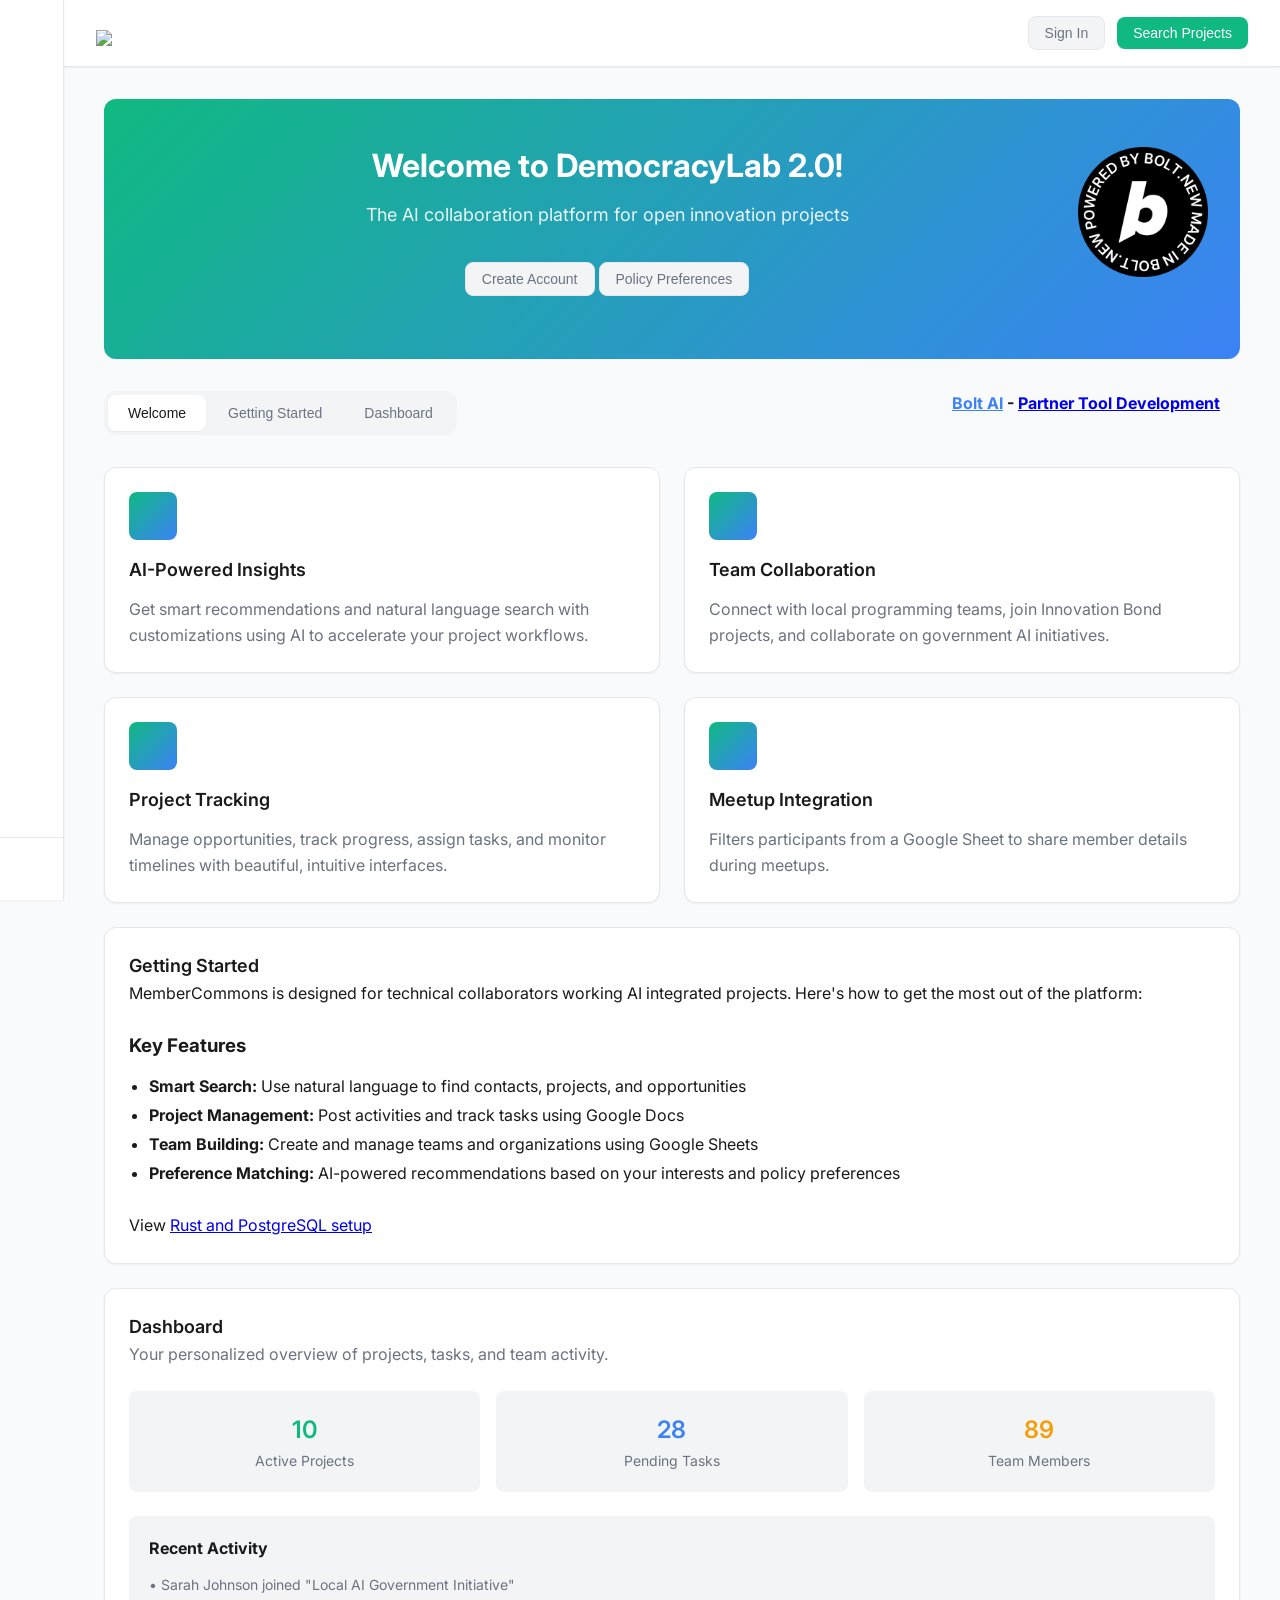
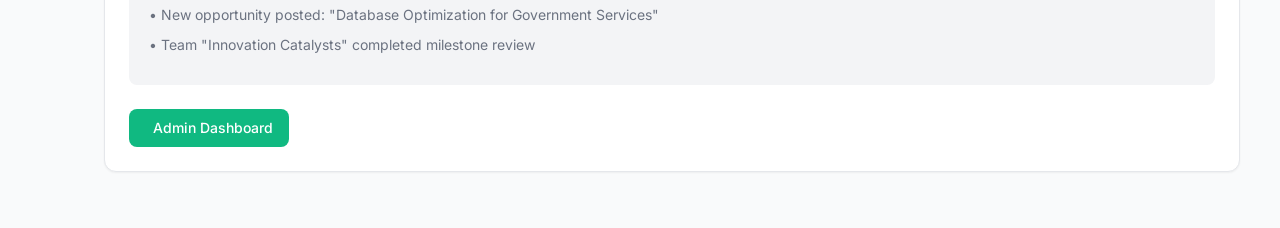
==== index.html @ d47b4658 "Allow select on clickable panels" ====
<!DOCTYPE html>
<html lang="en">
<head>
    <meta charset="UTF-8">
    <meta name="viewport" content="width=device-width, initial-scale=1.0">
    <link rel="icon" type="image/x-icon" href="img/logo/neighborhood/favicon.png">
    <title>MemberCommons - Project Collaboration Platform</title>
    <link rel="preconnect" href="https://fonts.googleapis.com">
    <link rel="preconnect" href="https://fonts.gstatic.com" crossorigin>
    <link href="https://fonts.googleapis.com/css2?family=Inter:wght@300;400;500;600;700&display=swap" rel="stylesheet">
    <link rel="stylesheet" href="https://cdnjs.cloudflare.com/ajax/libs/feather-icons/4.29.0/feather.min.css">

    <link rel="stylesheet" href="css/projects.css">
    <link rel="stylesheet" href="css/people-teams.css">
    <link rel="stylesheet" href="css/account.css">

    <!-- Standalone Navigation -->
    <link rel="stylesheet" href="css/standalone-nav.css">
    <script src="js/standalone-nav.js"></script>

    <style>
        :root {
            --bg-primary: #F9FAFB;
            --bg-secondary: #FFFFFF;
            --bg-tertiary: #F3F4F6;
            --text-primary: #1A1A1A;
            --text-secondary: #6B7280;
            --text-muted: #9CA3AF;
            --accent-green: #10B981;
            --accent-blue: #3B82F6;
            --accent-orange: #F59E0B;
            --border-light: #E5E7EB;
            --border-medium: #D1D5DB;
            --shadow-sm: 0 1px 2px 0 rgba(0, 0, 0, 0.05);
            --shadow-md: 0 4px 6px -1px rgba(0, 0, 0, 0.1), 0 2px 4px -1px rgba(0, 0, 0, 0.06);
            --shadow-lg: 0 10px 15px -3px rgba(0, 0, 0, 0.1), 0 4px 6px -2px rgba(0, 0, 0, 0.05);
            --radius-sm: 6px;
            --radius-md: 8px;
            --radius-lg: 12px;
            --sidebar-width: 280px;
            --sidebar-collapsed: 64px;
            --transition-smooth: all 0.3s cubic-bezier(0.4, 0, 0.2, 1);
        }

        * {
            margin: 0;
            padding: 0;
            box-sizing: border-box;
        }

        body {
            font-family: 'Inter', -apple-system, BlinkMacSystemFont, 'Segoe UI', sans-serif;
            background-color: var(--bg-primary);
            color: var(--text-primary);
            line-height: 1.6;
            overflow-x: hidden;
        }

        .app-container {
            display: flex;
            min-height: 100vh;
        }

        .top-bar {
            background: var(--bg-secondary);
            border-bottom: 1px solid var(--border-light);
            padding: 16px 32px;
            display: flex;
            align-items: center;
            justify-content: space-between;
            box-shadow: var(--shadow-sm);
        }

        .page-title {
            font-size: 24px;
            font-weight: 600;
            color: var(--text-primary);
        }

        .user-menu {
            display: flex;
            align-items: center;
            gap: 16px;
        }

        .auth-container {
            display: flex;
            gap: 12px;
            align-items: center;
        }

        .btn {
            padding: 8px 16px;
            border-radius: var(--radius-md);
            border: none;
            font-weight: 500;
            cursor: pointer;
            transition: var(--transition-smooth);
            text-decoration: none;
            display: inline-flex;
            align-items: center;
            gap: 8px;
            font-size: 14px;
        }

        .btn-primary {
            background: var(--accent-green);
            color: white;
        }

        .btn-primary:hover {
            background: #059669;
        }

        .btn-secondary {
            background: var(--bg-tertiary);
            color: var(--text-secondary);
            border: 1px solid var(--border-light);
        }

        .btn-secondary:hover {
            background: var(--border-light);
            color: var(--text-primary);
        }

        .content-area {
            flex: 1;
            padding: 32px;
            max-width: 1200px;
            margin: 0 auto;
            width: 100%;
        }

        .tabs {
            display: flex;
            gap: 2px;
            margin-bottom: 32px;
            background: var(--bg-tertiary);
            padding: 4px;
            border-radius: var(--radius-lg);
            width: fit-content;
        }

        .tab {
            padding: 10px 20px;
            border-radius: var(--radius-md);
            background: transparent;
            border: none;
            color: var(--text-secondary);
            font-weight: 500;
            cursor: pointer;
            transition: var(--transition-smooth);
            font-size: 14px;
        }

        .tab.active {
            background: var(--bg-secondary);
            color: var(--text-primary);
            box-shadow: var(--shadow-sm);
        }

        .tab:hover:not(.active) {
            color: var(--text-primary);
        }

        .section {
            display: none;
        }

        .section.active {
            display: block;
        }


        .card {
            background: var(--bg-secondary);
            border-radius: var(--radius-lg);
            padding: 24px;
            box-shadow: var(--shadow-sm);
            border: 1px solid var(--border-light);
            margin-bottom: 24px;
        }

        .card-header {
            display: flex;
            align-items: center;
            justify-content: space-between;
            margin-bottom: 20px;
        }

        .card-title {
            font-size: 18px;
            font-weight: 600;
            color: var(--text-primary);
            margin: 0;
        }

        .welcome-hero {
            background: linear-gradient(135deg, var(--accent-green), var(--accent-blue));
            color: white;
            text-align: center;
            padding: 48px 32px;
            border-radius: var(--radius-lg);
            margin-bottom: 32px;
        }

        .hero-title {
            font-size: 32px;
            font-weight: 700;
            margin-bottom: 16px;
        }

        .hero-subtitle {
            font-size: 18px;
            opacity: 0.9;
            margin-bottom: 32px;
        }

        .feature-grid {
            display: grid;
            grid-template-columns: repeat(auto-fit, minmax(400px, 1fr));
            gap: 24px;
            margin-top: 32px;
            margin-bottom: 24px;
        }

        .feature-card {
            background: var(--bg-secondary);
            padding: 24px;
            border-radius: var(--radius-lg);
            box-shadow: var(--shadow-sm);
            border: 1px solid var(--border-light);
            transition: var(--transition-smooth);
        }

        .feature-card:hover {
            box-shadow: var(--shadow-md);
            transform: translateY(-2px);
        }

        .clickable-card {
            cursor: pointer;
        }

        .clickable-card:hover {
            box-shadow: var(--shadow-lg);
            transform: translateY(-4px);
        }

        .clickable-card:hover .feature-icon {
            transform: scale(1.05);
            transition: transform 0.2s ease;
        }

        .feature-icon {
            transition: transform 0.2s ease;
        }

        .feature-icon {
            width: 48px;
            height: 48px;
            background: linear-gradient(135deg, var(--accent-green), var(--accent-blue));
            border-radius: var(--radius-md);
            display: flex;
            align-items: center;
            justify-content: center;
            margin-bottom: 16px;
            color: white;
        }

        .feature-title {
            font-size: 18px;
            font-weight: 600;
            margin-bottom: 12px;
            color: var(--text-primary);
        }

        .feature-desc {
            color: var(--text-secondary);
            line-height: 1.6;
        }

        /* Auth Modal Styles */
        .modal {
            display: none;
            position: fixed;
            top: 0;
            left: 0;
            width: 100%;
            height: 100%;
            background: rgba(0, 0, 0, 0.5);
            z-index: 2000;
            align-items: center;
            justify-content: center;
            padding: 20px;
            box-sizing: border-box;
        }

        .modal.show {
            display: flex;
        }

        .modal-content {
            background: var(--bg-secondary);
            border-radius: var(--radius-lg);
            padding: 32px;
            max-width: 400px;
            width: 90%;
            max-height: calc(100vh - 40px);
            overflow-y: auto;
            box-shadow: var(--shadow-lg);
        }

        .modal-header {
            display: flex;
            justify-content: space-between;
            align-items: center;
            margin-bottom: 24px;
        }

        .modal-title {
            font-size: 24px;
            font-weight: 600;
            margin-bottom: 0;
            flex: 1;
            text-align: center;
        }

        .modal-close {
            background: var(--bg-tertiary);
            border: none;
            color: var(--text-secondary);
            cursor: pointer;
            padding: 0;
            border-radius: 50%;
            transition: var(--transition-smooth);
            display: flex;
            align-items: center;
            justify-content: center;
            width: 40px;
            height: 40px;
        }

        .modal-close:hover {
            background: var(--border-medium);
            color: var(--text-primary);
        }

        .modal-close i {
            width: 36px;
            height: 36px;
        }

        .demo-notice {
            background: rgba(239, 68, 68, 0.1);
            border: 1px solid rgba(239, 68, 68, 0.5);
            color: #dc2626;
            padding: 12px 16px;
            border-radius: var(--radius-md);
            margin-bottom: 24px;
            display: flex;
            align-items: center;
            gap: 8px;
            font-size: 14px;
        }

        .demo-notice i {
            width: 16px;
            height: 16px;
            flex-shrink: 0;
        }

        .auth-buttons {
            display: flex;
            flex-direction: column;
            gap: 12px;
        }

        .auth-btn {
            padding: 12px 16px;
            border-radius: var(--radius-md);
            border: 1px solid var(--border-light);
            background: var(--bg-secondary);
            color: var(--text-primary);
            font-weight: 500;
            cursor: pointer;
            transition: var(--transition-smooth);
            display: flex;
            align-items: center;
            justify-content: center;
            gap: 12px;
        }

        .auth-btn:hover {
            background: var(--bg-tertiary);
        }

        .auth-divider {
            text-align: center;
            margin: 20px 0;
            color: var(--text-muted);
            position: relative;
        }

        .auth-divider::before {
            content: '';
            position: absolute;
            top: 50%;
            left: 0;
            right: 0;
            height: 1px;
            background: var(--border-light);
        }

        .auth-divider span {
            background: var(--bg-secondary);
            padding: 0 16px;
        }

        .form-group {
            margin-bottom: 16px;
        }

        .form-label {
            display: block;
            margin-bottom: 6px;
            font-weight: 500;
            color: var(--text-primary);
        }

        .form-input {
            width: 100%;
            padding: 12px 16px;
            border: 1px solid var(--border-light);
            border-radius: var(--radius-md);
            font-size: 14px;
            transition: var(--transition-smooth);
        }

        .form-input:focus {
            outline: none;
            border-color: var(--accent-green);
            box-shadow: 0 0 0 3px rgba(16, 185, 129, 0.1);
        }

        /* Responsive Design */
        @media (max-width: 500px) {
            .content-area {
                padding: 16px;
            }
            
            .feature-grid {
                grid-template-columns: 1fr;
            }
            
            /* Hide Search Projects button on narrow screens */
            .auth-container .btn[onclick="goProjects()"],
            .auth-container .btn:last-child {
                display: none;
            }
        }


        .loading-spinner {
            display: inline-block;
            width: 16px;
            height: 16px;
            border: 2px solid var(--border-light);
            border-radius: 50%;
            border-top-color: var(--accent-green);
            animation: spin 1s linear infinite;
        }

        @keyframes spin {
            to { transform: rotate(360deg); }
        }
    </style>
</head>
<body>
    <div class="app-container">
        

        <!-- Main Content Area -->
        <main class="main-content">
            <header class="top-bar">
                <img onclick="goWelcome()" src="https://neighborhood.org/community/img/logo/orgs/democracy-lab-2.png" style="cursor:pointer;width:200px;margin-top:10px">
                <div class="user-menu">
                    <div class="auth-container" id="auth-container">
                        <button class="btn btn-secondary" onclick="showAuthModal()">Sign In</button>
                        <button class="btn btn-primary" onclick="goProjects()">Search Projects</button>
                    </div>
                </div>
            </header>

            <div class="content-area">
                <!-- Home Section -->
                <div class="section active" id="home-section">

                    <!-- Welcome Tab -->
                    <div class="tab-content" id="welcome-tab">
                        <div class="welcome-hero">
                            <div style="float:right">
                                <a href="https://bolt.new/" target="bolt"><img onclick="goWelcome()" style="cursor:pointer; width:130px;" src="img/logo/bolt/bolt-built.png"></a>
                            </div>
                            <div style="overflow:auto">
                                <h1 class="hero-title">Welcome to DemocracyLab 2.0!</h1>
                                <p class="hero-subtitle">The AI<!--ultimate--> collaboration platform for <!--technical teams working on --> open innovation projects</p>
                                <button class="btn btn-secondary" onclick="showAuthModal()" style="margin-bottom:15px">Create Account</button>
                                <button class="btn btn-secondary" onclick="goPreferences()">Policy Preferences</button>
                            </div>

                        </div>

                        <div style="float:right; margin-right:20px">
                            <b><a href="https://bolt.new" style="color: var(--accent-blue);">Bolt AI</a> - <a href="admin">Partner Tool Development</a></b><br>
                        </div>

                        <div class="tabs">
                            <button class="tab active" data-tab="welcome">Welcome</button>
                            <button class="tab" data-tab="documentation">Getting Started</button>
                            <button class="tab" data-tab="dashboard">Dashboard</button>
                        </div>

                        <div class="feature-grid">
                            <div class="feature-card clickable-card" onclick="smartClick(event, () => window.location.href='./admin/import-data.html')">
                                <div class="feature-icon">
                                    <i data-feather="zap"></i>
                                </div>
                                <h3 class="feature-title">AI-Powered Insights</h3>
                                <p class="feature-desc">Get smart recommendations and natural language search with customizations using AI to accelerate your project workflows.</p>
                            </div>

                            <div class="feature-card clickable-card" onclick="smartClick(event, () => window.location.hash = '#people/teams')">
                                <div class="feature-icon">
                                    <i data-feather="users"></i>
                                </div>
                                <h3 class="feature-title">Team Collaboration</h3>
                                <p class="feature-desc">Connect with local programming teams, join Innovation Bond projects, and collaborate on government AI initiatives.</p>
                            </div>

                            <div class="feature-card clickable-card" onclick="smartClick(event, () => window.location.hash = '#projects/opportunities')">
                                <div class="feature-icon">
                                    <i data-feather="trending-up"></i>
                                </div>
                                <h3 class="feature-title">Project Tracking</h3>
                                <p class="feature-desc">Manage opportunities, track progress, assign tasks, and monitor timelines with beautiful, intuitive interfaces.</p>
                            </div>

                            <div class="feature-card clickable-card" onclick="smartClick(event, () => window.location.href = './projects/')">
                                <div class="feature-icon">
                                    <i data-feather="target"></i>
                                </div>

                                <h3 class="feature-title">Meetup Integration</h3>
                                <p class="feature-desc">Filters participants from a Google Sheet to share member details during meetups.</p>

                                <!--
                                <h3 class="feature-title">Local Impact</h3>
                                <p class="feature-desc">Find and contribute to neighborhood projects that streamline local processes and provide real-time mentoring.</p>
                                -->
                            </div>
                        </div>
                    </div>

                    <!-- Documentation Tab -->
                    <div class="tab-content" id="documentation-tab">
                        <div class="card">
                            <h2 class="card-title">Getting Started</h2>
                            <p>MemberCommons is designed for technical collaborators working AI integrated projects. Here's how to get the most out of the platform:</p>
                            
                            <!--
                            <h3 style="margin-top: 24px; margin-bottom: 12px;">Quick Start Guide</h3>
                            <ol style="margin-left: 20px; line-height: 1.8;">
                                <li><strong>Sign In:</strong> Use Google, GitHub, LinkedIn, or email authentication</li>
                                <li><strong>Complete Your Profile:</strong> Set preferences and interests to match with relevant projects</li>
                                <li><strong>Join Teams:</strong> Connect with local organizations and development teams</li>
                                <li><strong>Find Projects:</strong> Browse opportunities or use AI search to find perfect matches</li>
                                <li><strong>Collaborate:</strong> Join activities, track progress, and contribute to local innovation</li>
                            </ol>
                            -->

                            <h3 style="margin-top: 24px; margin-bottom: 12px;">Key Features</h3>
                            <ul style="margin-left: 20px; line-height: 1.8;">
                                <li><strong>Smart Search:</strong> Use natural language to find contacts, projects, and opportunities</li>
                                <li><strong>Project Management:</strong> Post activities and track tasks<!--, manage timelines--> using Google Docs</li>
                                <li><strong>Team Building:</strong> Create and manage teams and organizations using Google Sheets</li>
                                <li><strong>Preference Matching:</strong> AI-powered recommendations based on your interests and policy preferences</li>
                            </ul>
                            <br>

                            View <a href="admin/">Rust and PostgreSQL setup</a>
                        </div>
                    </div>

                    <!-- Dashboard Tab -->
                    <div class="tab-content" id="dashboard-tab">
                        <div class="card">
                            <h2 class="card-title">Dashboard</h2>
                            <p style="color: var(--text-secondary); margin-bottom: 24px;">Your personalized overview of projects, tasks, and team activity.</p>
                            
                            <div style="display: grid; grid-template-columns: repeat(auto-fit, minmax(200px, 1fr)); gap: 16px; margin-bottom: 24px;">
                                <div style="background: var(--bg-tertiary); padding: 20px; border-radius: var(--radius-md); text-align: center;">
                                    <div style="font-size: 24px; font-weight: 600; color: var(--accent-green);">10</div>
                                    <div style="color: var(--text-secondary); font-size: 14px;">Active Projects</div>
                                </div>
                                <div style="background: var(--bg-tertiary); padding: 20px; border-radius: var(--radius-md); text-align: center;">
                                    <div style="font-size: 24px; font-weight: 600; color: var(--accent-blue);">28</div>
                                    <div style="color: var(--text-secondary); font-size: 14px;">Pending Tasks</div>
                                </div>
                                <div style="background: var(--bg-tertiary); padding: 20px; border-radius: var(--radius-md); text-align: center;">
                                    <div style="font-size: 24px; font-weight: 600; color: var(--accent-orange);">89</div>
                                    <div style="color: var(--text-secondary); font-size: 14px;">Team Members</div>
                                </div>
                            </div>

                            <div style="background: var(--bg-tertiary); padding: 20px; border-radius: var(--radius-md); margin-bottom: 16px;">
                                <h4 style="margin-bottom: 12px;">Recent Activity</h4>
                                <div style="font-size: 14px; color: var(--text-secondary);">
                                    <div style="margin-bottom: 8px;">• Sarah Johnson joined "Local AI Government Initiative"</div>
                                    <div style="margin-bottom: 8px;">• New opportunity posted: "Database Optimization for Government Services"</div>
                                    <div style="margin-bottom: 8px;">• Team "Innovation Catalysts" completed milestone review</div>
                                </div>
                            </div>
                            
                            <div style="margin-top: 24px;">
                                <a href="admin/" class="btn btn-primary" style="text-decoration: none;">
                                    <i data-feather="settings"></i>
                                    Admin Dashboard
                                </a>
                            </div>
                        </div>
                    </div>
                </div>

                <!-- Projects Section -->
                <div class="section" id="projects-section">
                    
                    <!-- Opportunities Tab -->
                    <div class="tab-content active" id="opportunities-tab">
                        <div id="opportunities-content">
                            <!-- Content will be dynamically loaded by projects.js -->
                        </div>
                    </div>

                    <div class="tabs">
                        <button class="tab active" data-tab="opportunities" title="Opportunities">Opportunities</button>
                        <button class="tab" data-tab="assigned-tasks" title="Assigned Tasks">Assigned Tasks</button>
                        <button class="tab" data-tab="timelines" title="Timelines">Timelines</button>
                    </div>

                    <!-- Assigned Tasks Tab -->
                    <div class="tab-content" id="assigned-tasks-tab">
                        <div class="card">
                            <div class="card-header">
                                <h2 class="card-title">My Assigned Tasks</h2>
                                <button class="btn btn-secondary">
                                    <i data-feather="filter"></i>
                                    Filter
                                </button>
                            </div>
                            
                            <div style="background: var(--bg-tertiary); padding: 20px; border-radius: var(--radius-md); margin-bottom: 16px;">
                                <div style="display: flex; justify-content: space-between; align-items: flex-start; margin-bottom: 12px;">
                                    <div>
                                        <h4 style="margin: 0 0 4px 0;">Database Schema install script for Azure</h4>
                                        <p style="color: var(--text-secondary); margin: 0; font-size: 14px;">AI-Powered Economic Development Dashboard using <a href="/profile/crm/">Standards Based SQL</a></p>
                                    </div>
                                    <span class="status-badge status-in_progress">In Progress</span>
                                </div>
                                <p style="color: var(--text-secondary); margin-bottom: 16px; font-size: 14px;">Design PostgreSQL schema for flexible data management with proper relationships and indexing.</p>
                                <div style="display: flex; justify-content: space-between; align-items: center;">
                                    <div style="display: flex; gap: 8px;">
                                        <span class="skill-tag small">PostgreSQL</span>
                                        <span class="skill-tag small">Database Design</span>
                                    </div>
                                    <span style="font-size: 12px; color: var(--text-muted);">Due: Feb 28, 2025</span>
                                </div>
                            </div>

                            <div style="background: var(--bg-tertiary); padding: 20px; border-radius: var(--radius-md); margin-bottom: 16px;">
                                <div style="display: flex; justify-content: space-between; align-items: flex-start; margin-bottom: 12px;">
                                    <div>
                                        <h4 style="margin: 0 0 4px 0;">Bolt AI updates to Team Project Interface for Review</h4>
                                        <p style="color: var(--text-secondary); margin: 0; font-size: 14px;">Community Resource Mapping Platform</p>
                                    </div>
                                    <span class="status-badge status-open">Pending</span>
                                </div>
                                <p style="color: var(--text-secondary); margin-bottom: 16px; font-size: 14px;">Review and provide feedback on the mobile interface designs.</p>
                                <div style="display: flex; justify-content: space-between; align-items: center;">
                                    <div style="display: flex; gap: 8px;">
                                        <span class="skill-tag small">UX Review</span>
                                        <span class="skill-tag small">Mobile Design</span>
                                    </div>
                                    <span style="font-size: 12px; color: var(--text-muted);">Due: Mar 5, 2025</span>
                                </div>
                            </div>
                        </div>
                    </div>

                    <!-- Timelines Tab -->
                    <div class="tab-content" id="timelines-tab">
                        <div class="card">
                            <div class="card-header">
                                <h2 class="card-title">Project Timelines</h2>
                                <div style="display: flex; gap: 12px;">
                                    <button class="btn btn-secondary">
                                        <i data-feather="calendar"></i>
                                        Month View
                                    </button>
                                    <button class="btn btn-secondary">
                                        <i data-feather="list"></i>
                                        List View
                                    </button>
                                </div>
                            </div>
                            
                            <div style="background: var(--bg-tertiary); padding: 24px; border-radius: var(--radius-md); text-align: center;">
                                <div style="margin-bottom: 16px;">
                                    <i data-feather="calendar" style="width: 48px; height: 48px; color: var(--text-muted);"></i>
                                </div>
                                <h3 style="margin: 0 0 8px 0;">Timeline View Coming Soon</h3>
                                <p style="color: var(--text-secondary); margin: 0;">Interactive project timelines with Gantt charts and milestone tracking</p>
                            </div>
                        </div>
                    </div>
                </div>

                <!-- People & Teams Section -->
                <div class="section" id="people-section">

                    <div class="hero-section">
                        <div class="hero-content">
                            <h1 class="hero-title">MemberCommons</h1>
                            <p class="hero-subtitle">Team Collaboration Platform for Project Tracking with AI Insights</p>
                            <div class="hero-actions">
                                <button class="btn btn-primary" onclick="router.navigate('projects', 'opportunities')">
                                    <i data-feather="target"></i>
                                    Explore Projects
                                </button>
                                <button class="btn btn-secondary" onclick="router.navigate('people', 'teams'); setTimeout(() => scrollToSection('teams'), 100)">
                                    <i data-feather="users"></i>
                                    Join Teams
                                </button>
                            </div>
                        </div>
                    </div>
        
                    <div class="tabs">
                        <button class="tab active" data-tab="people">People</button>
                        <button class="tab" data-tab="teams">Teams</button>
                        <button class="tab" data-tab="organizations">Organizations</button>
                    </div>
                    
                    <!-- People Tab -->
                    <div class="tab-content" id="people-tab">
                        <div class="card">
                            <div class="card-header">
                                <h2 class="card-title">People Directory</h2>
                                <button class="btn btn-primary">
                                    <i data-feather="user-plus"></i>
                                    Invite People
                                </button>
                            </div>
                            <p style="color: var(--text-secondary); margin-bottom: 24px;">Connect with fellow developers and project collaborators in your area.</p>
                            
                            <div class="people-search-section">
                                <div class="search-bar-advanced">
                                    <input type="text" class="search-input" placeholder="Search people using natural language... e.g., 'React developers in Atlanta working on AI projects'">
                                    <button class="btn btn-secondary">
                                        <i data-feather="zap"></i>
                                        AI Search
                                    </button>
                                </div>
                                
                                <div class="people-filters">
                                    <select class="filter-select">
                                        <option value="">All Locations</option>
                                        <option value="atlanta">Atlanta, GA</option>
                                        <option value="portland">Portland, OR</option>
                                        <option value="detroit">Detroit, MI</option>
                                        <option value="remote">Remote</option>
                                    </select>
                                    
                                    <select class="filter-select">
                                        <option value="">All Skills</option>
                                        <option value="react">React</option>
                                        <option value="python">Python</option>
                                        <option value="ai-ml">AI/ML</option>
                                        <option value="nodejs">Node.js</option>
                                        <option value="postgresql">PostgreSQL</option>
                                    </select>
                                    
                                    <select class="filter-select">
                                        <option value="">All Experience Levels</option>
                                        <option value="junior">Junior (0-2 years)</option>
                                        <option value="mid">Mid-level (3-5 years)</option>
                                        <option value="senior">Senior (6+ years)</option>
                                        <option value="lead">Tech Lead</option>
                                    </select>
                                </div>
                            </div>

                            <div class="people-grid">
                                <div class="person-card">
                                    <div class="person-header">
                                        <div class="person-avatar">SJ</div>
                                        <div class="person-info">
                                            <h4 class="person-name">Sarah Johnson</h4>
                                            <p class="person-title">Senior Full-stack Developer</p>
                                            <p class="person-location">
                                                <i data-feather="map-pin"></i>
                                                Atlanta, GA
                                            </p>
                                        </div>
                                        <div class="person-status">
                                            <span class="availability-badge available">Available</span>
                                        </div>
                                    </div>
                                    
                                    <div class="person-skills">
                                        <span class="skill-tag">React</span>
                                        <span class="skill-tag">Python</span>
                                        <span class="skill-tag">AI/ML</span>
                                        <span class="skill-tag">PostgreSQL</span>
                                    </div>
                                    
                                    <div class="person-projects">
                                        <p class="projects-label">Current Projects:</p>
                                        <p class="project-name">AI-Powered Government Dashboard</p>
                                        <p class="project-name">Community Resource Mapping</p>
                                    </div>
                                    
                                    <div class="person-footer">
                                        <div class="person-stats">
                                            <span class="stat">
                                                <i data-feather="briefcase"></i>
                                                5 projects
                                            </span>
                                            <span class="stat">
                                                <i data-feather="star"></i>
                                                4.9 rating
                                            </span>
                                        </div>
                                        <div class="person-actions">
                                            <button class="btn btn-secondary small">View Profile</button>
                                            <button class="btn btn-primary small">Connect</button>
                                        </div>
                                    </div>
                                </div>

                                <div class="person-card">
                                    <div class="person-header">
                                        <div class="person-avatar">MC</div>
                                        <div class="person-info">
                                            <h4 class="person-name">Marcus Chen</h4>
                                            <p class="person-title">DevOps Engineer</p>
                                            <p class="person-location">
                                                <i data-feather="map-pin"></i>
                                                Portland, OR
                                            </p>
                                        </div>
                                        <div class="person-status">
                                            <span class="availability-badge busy">Busy</span>
                                        </div>
                                    </div>
                                    
                                    <div class="person-skills">
                                        <span class="skill-tag">Kubernetes</span>
                                        <span class="skill-tag">Docker</span>
                                        <span class="skill-tag">AWS</span>
                                        <span class="skill-tag">Terraform</span>
                                    </div>
                                    
                                    <div class="person-projects">
                                        <p class="projects-label">Current Projects:</p>
                                        <p class="project-name">Digital Literacy Platform</p>
                                    </div>
                                    
                                    <div class="person-footer">
                                        <div class="person-stats">
                                            <span class="stat">
                                                <i data-feather="briefcase"></i>
                                                3 projects
                                            </span>
                                            <span class="stat">
                                                <i data-feather="star"></i>
                                                4.8 rating
                                            </span>
                                        </div>
                                        <div class="person-actions">
                                            <button class="btn btn-secondary small">View Profile</button>
                                            <button class="btn btn-primary small">Connect</button>
                                        </div>
                                    </div>
                                </div>

                                <div class="person-card">
                                    <div class="person-header">
                                        <div class="person-avatar">AR</div>
                                        <div class="person-info">
                                            <h4 class="person-name">Alex Rivera</h4>
                                            <p class="person-title">UX Designer</p>
                                            <p class="person-location">
                                                <i data-feather="map-pin"></i>
                                                Detroit, MI
                                            </p>
                                        </div>
                                        <div class="person-status">
                                            <span class="availability-badge available">Available</span>
                                        </div>
                                    </div>
                                    
                                    <div class="person-skills">
                                        <span class="skill-tag">Figma</span>
                                        <span class="skill-tag">User Research</span>
                                        <span class="skill-tag">Prototyping</span>
                                        <span class="skill-tag">Accessibility</span>
                                    </div>
                                    
                                    <div class="person-projects">
                                        <p class="projects-label">Current Projects:</p>
                                        <p class="project-name">Digital Literacy Training</p>
                                    </div>
                                    
                                    <div class="person-footer">
                                        <div class="person-stats">
                                            <span class="stat">
                                                <i data-feather="briefcase"></i>
                                                8 projects
                                            </span>
                                            <span class="stat">
                                                <i data-feather="star"></i>
                                                5.0 rating
                                            </span>
                                        </div>
                                        <div class="person-actions">
                                            <button class="btn btn-secondary small">View Profile</button>
                                            <button class="btn btn-primary small">Connect</button>
                                        </div>
                                    </div>
                                </div>
                            </div>
                        </div>
                    </div>

                    <!-- Teams Tab -->
                    <div class="tab-content" id="teams-tab">
                        <div class="card">
                            <div class="card-header">
                                <h2 class="card-title">Teams</h2>
                                <button class="btn btn-primary">
                                    <i data-feather="plus"></i>
                                    Create Team
                                </button>
                            </div>
                            <p style="color: var(--text-secondary); margin-bottom: 24px;">Collaborate with small, focused development teams working on open innovation projects.</p>
                            
                            <div class="teams-grid">
                                <div class="team-card">
                                    <div class="team-header">
                                        <div class="team-avatar">IC</div>
                                        <div class="team-info">
                                            <h4 class="team-name">Innovation Catalysts</h4>
                                            <p class="team-description">Specializing in AI-powered government modernization solutions</p>
                                            <p class="team-location">
                                                <i data-feather="map-pin"></i>
                                                Atlanta, GA
                                            </p>
                                        </div>
                                        <div class="team-status">
                                            <span class="team-badge recruiting">Recruiting</span>
                                        </div>
                                    </div>
                                    
                                    <div class="team-members">
                                        <div class="members-avatars">
                                            <div class="member-avatar">SJ</div>
                                            <div class="member-avatar">MC</div>
                                            <div class="member-avatar">AR</div>
                                            <div class="member-count">+3</div>
                                        </div>
                                        <p class="members-text">6 members</p>
                                    </div>
                                    
                                    <div class="team-skills">
                                        <span class="skill-tag">React</span>
                                        <span class="skill-tag">Node.js</span>
                                        <span class="skill-tag">AI/ML</span>
                                        <span class="skill-tag">DevOps</span>
                                    </div>
                                    
                                    <div class="team-projects">
                                        <p class="projects-label">Active Projects:</p>
                                        <div class="project-list">
                                            <div class="project-item">
                                                <span class="project-name">AI Government Dashboard</span>
                                                <span class="project-status active">Active</span>
                                            </div>
                                            <div class="project-item">
                                                <span class="project-name">Smart City Analytics</span>
                                                <span class="project-status planning">Planning</span>
                                            </div>
                                        </div>
                                    </div>
                                    
                                    <div class="team-footer">
                                        <button class="btn btn-secondary">View Team</button>
                                        <button class="btn btn-primary">Join Team</button>
                                    </div>
                                </div>

                                <div class="team-card">
                                    <div class="team-header">
                                        <div class="team-avatar">CB</div>
                                        <div class="team-info">
                                            <h4 class="team-name">Community Builders</h4>
                                            <p class="team-description">Building tools to strengthen local communities and neighborhoods</p>
                                            <p class="team-location">
                                                <i data-feather="map-pin"></i>
                                                Portland, OR
                                            </p>
                                        </div>
                                        <div class="team-status">
                                            <span class="team-badge active">Active</span>
                                        </div>
                                    </div>
                                    
                                    <div class="team-members">
                                        <div class="members-avatars">
                                            <div class="member-avatar">TK</div>
                                            <div class="member-avatar">LM</div>
                                            <div class="member-avatar">JD</div>
                                            <div class="member-count">+2</div>
                                        </div>
                                        <p class="members-text">5 members</p>
                                    </div>
                                    
                                    <div class="team-skills">
                                        <span class="skill-tag">Vue.js</span>
                                        <span class="skill-tag">Python</span>
                                        <span class="skill-tag">GIS</span>
                                        <span class="skill-tag">Mobile</span>
                                    </div>
                                    
                                    <div class="team-projects">
                                        <p class="projects-label">Active Projects:</p>
                                        <div class="project-list">
                                            <div class="project-item">
                                                <span class="project-name">Resource Mapping Platform</span>
                                                <span class="project-status active">Active</span>
                                            </div>
                                        </div>
                                    </div>
                                    
                                    <div class="team-footer">
                                        <button class="btn btn-secondary">View Team</button>
                                        <button class="btn btn-primary">Join Team</button>
                                    </div>
                                </div>
                            </div>
                        </div>
                    </div>

                    <!-- Organizations Tab -->
                    <div class="tab-content" id="organizations-tab">
                        <div class="card">
                            <div class="card-header">
                                <h2 class="card-title">Organizations</h2>
                                <button class="btn btn-primary">
                                    <i data-feather="building"></i>
                                    Register Organization
                                </button>
                            </div>
                            <p style="color: var(--text-secondary); margin-bottom: 24px;">Connect with organizations funding and supporting local innovation projects.</p>
                            
                            <div class="organizations-grid">
                                <div class="org-card">
                                    <div class="org-header">
                                        <div class="org-logo">CIO</div>
                                        <div class="org-info">
                                            <h4 class="org-name">City Innovation Office</h4>
                                            <p class="org-type">Government Agency</p>
                                            <p class="org-location">
                                                <i data-feather="map-pin"></i>
                                                Atlanta, GA
                                            </p>
                                        </div>
                                        <div class="org-verification">
                                            <span class="verification-badge verified">
                                                <i data-feather="check-circle"></i>
                                                Verified
                                            </span>
                                        </div>
                                    </div>
                                    
                                    <div class="org-description">
                                        <p>Leading digital transformation initiatives to modernize local and state services and improve citizen engagement through technology innovation.</p>
                                    </div>
                                    
                                    <div class="org-stats">
                                        <div class="stat-item">
                                            <span class="stat-number">12</span>
                                            <span class="stat-label">Active Projects</span>
                                        </div>
                                        <div class="stat-item">
                                            <span class="stat-number">45</span>
                                            <span class="stat-label">Collaborators</span>
                                        </div>
                                        <div class="stat-item">
                                            <span class="stat-number">$2.5M</span>
                                            <span class="stat-label">Innovation Fund</span>
                                        </div>
                                    </div>
                                    
                                    <div class="org-focus-areas">
                                        <span class="focus-tag">Digital Government</span>
                                        <span class="focus-tag">Smart City</span>
                                        <span class="focus-tag">AI/ML</span>
                                        <span class="focus-tag">Open Data</span>
                                    </div>
                                    
                                    <div class="org-footer">
                                        <button class="btn btn-secondary">View Profile</button>
                                        <button class="btn btn-primary">Follow</button>
                                    </div>
                                </div>

                                <div class="org-card">
                                    <div class="org-header">
                                        <div class="org-logo">DIC</div>
                                        <div class="org-info">
                                            <h4 class="org-name">Digital Inclusion Coalition</h4>
                                            <p class="org-type">Non-Profit</p>
                                            <p class="org-location">
                                                <i data-feather="map-pin"></i>
                                                Detroit, MI
                                            </p>
                                        </div>
                                        <div class="org-verification">
                                            <span class="verification-badge verified">
                                                <i data-feather="check-circle"></i>
                                                Verified
                                            </span>
                                        </div>
                                    </div>
                                    
                                    <div class="org-description">
                                        <p>Bridging the digital divide by providing technology access, training, and support to underserved communities across Michigan.</p>
                                    </div>
                                    
                                    <div class="org-stats">
                                        <div class="stat-item">
                                            <span class="stat-number">8</span>
                                            <span class="stat-label">Active Projects</span>
                                        </div>
                                        <div class="stat-item">
                                            <span class="stat-number">28</span>
                                            <span class="stat-label">Volunteers</span>
                                        </div>
                                        <div class="stat-item">
                                            <span class="stat-number">500+</span>
                                            <span class="stat-label">People Trained</span>
                                        </div>
                                    </div>
                                    
                                    <div class="org-focus-areas">
                                        <span class="focus-tag">Digital Literacy</span>
                                        <span class="focus-tag">Education</span>
                                        <span class="focus-tag">Community Tech</span>
                                        <span class="focus-tag">Accessibility</span>
                                    </div>
                                    
                                    <div class="org-footer">
                                        <button class="btn btn-secondary">View Profile</button>
                                        <button class="btn btn-primary">Follow</button>
                                    </div>
                                </div>
                            </div>
                        </div>
                    </div>
                </div>

                <!-- My Account Section -->
                <div class="section" id="account-section">
                    <div class="tabs">
                        <button class="tab active" data-tab="preferences">Preferences</button>
                        <button class="tab" data-tab="skills">Skills</button>
                        <button class="tab" data-tab="interests">Interests</button>
                    </div>
                    
                    <!-- Preferences Tab -->
                    <div class="tab-content" id="preferences-tab">
                        <div class="card">
                            <div class="card-header">
                                <h2 class="card-title">My Policy Preferences</h2>
                                <div class="survey-progress">
                                    <span class="progress-text">0 of 20 completed</span>
                                    <div class="progress-bar">
                                        <div class="progress-fill" style="width: 0%"></div>
                                    </div>
                                </div>
                            </div>
                            <p style="color: var(--text-secondary); margin-bottom: 24px;">Rate your agreement with these policy positions to help us match you with aligned projects and collaborators.</p>
                            
                            <div class="survey-container" id="survey-container">
                                <!-- All survey questions will be loaded here with 5-star ratings -->
                            </div>

                            <div class="survey-navigation">
                                <button class="btn btn-primary" id="save-survey">Save Progress</button>
                                <button class="btn btn-primary" id="finish-survey">Complete Survey</button>
                            </div>

                            <div class="survey-results" style="display: none;">
                                <h3>Your Policy Profile</h3>
                                <div class="sankey-chart-container">
                                    <canvas id="sankey-chart" width="600" height="300"></canvas>
                                </div>
                                <div class="profile-summary">
                                    <div class="profile-category">
                                        <h4>Technology & Innovation</h4>
                                        <div class="category-score">Strong Support (4.2/5)</div>
                                        <div class="category-description">You strongly support government investment in technology and innovation initiatives.</div>
                                    </div>
                                    <div class="profile-category">
                                        <h4>Environmental Policy</h4>
                                        <div class="category-score">Strong Support (4.8/5)</div>
                                        <div class="category-description">You are highly aligned with environmental protection and renewable energy policies.</div>
                                    </div>
                                </div>
                            </div>
                        </div>
                    </div>

                    <!-- Skills Tab -->
                    <div class="tab-content" id="skills-tab">
                        <div class="card">
                            <div class="card-header">
                                <h2 class="card-title">Technical Skills & Expertise</h2>
                                <button class="btn btn-primary">
                                    <i data-feather="plus"></i>
                                    Add Skill
                                </button>
                            </div>
                            <p style="color: var(--text-secondary); margin-bottom: 24px;">Showcase your technical skills to attract relevant project opportunities and collaborators.</p>
                            
                            <div class="skills-section">
                                <div class="skill-category">
                                    <h3 class="category-title">Programming Languages</h3>
                                    <div class="skills-grid">
                                        <div class="skill-item">
                                            <div class="skill-header">
                                                <span class="skill-name">JavaScript</span>
                                                <span class="skill-level expert">Expert</span>
                                            </div>
                                            <div class="skill-bar">
                                                <div class="skill-progress" style="width: 90%"></div>
                                            </div>
                                            <div class="skill-experience">5+ years • React, Node.js, TypeScript</div>
                                        </div>

                                        <div class="skill-item">
                                            <div class="skill-header">
                                                <span class="skill-name">Python</span>
                                                <span class="skill-level advanced">Advanced</span>
                                            </div>
                                            <div class="skill-bar">
                                                <div class="skill-progress" style="width: 80%"></div>
                                            </div>
                                            <div class="skill-experience">3+ years • Django, FastAPI, Data Science</div>
                                        </div>

                                        <div class="skill-item">
                                            <div class="skill-header">
                                                <span class="skill-name">Rust</span>
                                                <span class="skill-level intermediate">Intermediate</span>
                                            </div>
                                            <div class="skill-bar">
                                                <div class="skill-progress" style="width: 60%"></div>
                                            </div>
                                            <div class="skill-experience">1+ year • Actix-web, SQLx</div>
                                        </div>
                                    </div>
                                </div>

                                <div class="skill-category">
                                    <h3 class="category-title">Frameworks & Libraries</h3>
                                    <div class="skills-grid">
                                        <div class="skill-item">
                                            <div class="skill-header">
                                                <span class="skill-name">React</span>
                                                <span class="skill-level expert">Expert</span>
                                            </div>
                                            <div class="skill-bar">
                                                <div class="skill-progress" style="width: 95%"></div>
                                            </div>
                                            <div class="skill-experience">4+ years • Hooks, Context, Redux</div>
                                        </div>

                                        <div class="skill-item">
                                            <div class="skill-header">
                                                <span class="skill-name">Node.js</span>
                                                <span class="skill-level advanced">Advanced</span>
                                            </div>
                                            <div class="skill-bar">
                                                <div class="skill-progress" style="width: 85%"></div>
                                            </div>
                                            <div class="skill-experience">3+ years • Express, NestJS, APIs</div>
                                        </div>
                                    </div>
                                </div>

                                <div class="skill-category">
                                    <h3 class="category-title">Cloud & DevOps</h3>
                                    <div class="skills-grid">
                                        <div class="skill-item">
                                            <div class="skill-header">
                                                <span class="skill-name">AWS</span>
                                                <span class="skill-level advanced">Advanced</span>
                                            </div>
                                            <div class="skill-bar">
                                                <div class="skill-progress" style="width: 75%"></div>
                                            </div>
                                            <div class="skill-experience">2+ years • EC2, Lambda, RDS, S3</div>
                                        </div>

                                        <div class="skill-item">
                                            <div class="skill-header">
                                                <span class="skill-name">Docker</span>
                                                <span class="skill-level advanced">Advanced</span>
                                            </div>
                                            <div class="skill-bar">
                                                <div class="skill-progress" style="width: 80%"></div>
                                            </div>
                                            <div class="skill-experience">3+ years • Containerization, Compose</div>
                                        </div>
                                    </div>
                                </div>

                                <div class="skill-category">
                                    <h3 class="category-title">Certifications & Achievements</h3>
                                    <div class="certifications-grid">
                                        <div class="certification-item">
                                            <div class="cert-icon">
                                                <i data-feather="award"></i>
                                            </div>
                                            <div class="cert-info">
                                                <h4 class="cert-name">AWS Certified Developer</h4>
                                                <p class="cert-issuer">Amazon Web Services</p>
                                                <p class="cert-date">Issued: Jan 2025</p>
                                            </div>
                                            <div class="cert-badge verified">
                                                <i data-feather="check-circle"></i>
                                                Verified
                                            </div>
                                        </div>

                                        <div class="certification-item">
                                            <div class="cert-icon">
                                                <i data-feather="award"></i>
                                            </div>
                                            <div class="cert-info">
                                                <h4 class="cert-name">Google AI/ML Certificate</h4>
                                                <p class="cert-issuer">Google Cloud</p>
                                                <p class="cert-date">Issued: Nov 2023</p>
                                            </div>
                                            <div class="cert-badge verified">
                                                <i data-feather="check-circle"></i>
                                                Verified
                                            </div>
                                        </div>
                                    </div>
                                </div>
                            </div>
                        </div>
                    </div>

                    <!-- Interests Tab -->
                    <div class="tab-content" id="interests-tab">
                        <div class="card">
                            <div class="card-header">
                                <h2 class="card-title">Interest Areas</h2>
                                <div class="interests-summary">
                                    <span class="summary-text">8 of 20 interests rated</span>
                                </div>
                            </div>
                            <p style="color: var(--text-secondary); margin-bottom: 24px;">Rate your interest level in different project focus areas to receive personalized project recommendations.</p>
                            
                            <div class="interests-grid">
                                <div class="interest-card">
                                    <div class="interest-header">
                                        <div class="interest-icon">
                                            <i data-feather="cpu"></i>
                                        </div>
                                        <h3 class="interest-name">Technology Innovation</h3>
                                    </div>
                                    <div class="star-rating" data-interest="technology">
                                        <button class="star-btn active" data-rating="1">★</button>
                                        <button class="star-btn active" data-rating="2">★</button>
                                        <button class="star-btn active" data-rating="3">★</button>
                                        <button class="star-btn active" data-rating="4">★</button>
                                        <button class="star-btn active" data-rating="5">★</button>
                                    </div>
                                    <p class="interest-description">AI, machine learning, emerging technologies</p>
                                </div>

                                <div class="interest-card">
                                    <div class="interest-header">
                                        <div class="interest-icon">
                                            <i data-feather="globe"></i>
                                        </div>
                                        <h3 class="interest-name">Environmental Sustainability</h3>
                                    </div>
                                    <div class="star-rating" data-interest="environment">
                                        <button class="star-btn active" data-rating="1">★</button>
                                        <button class="star-btn active" data-rating="2">★</button>
                                        <button class="star-btn active" data-rating="3">★</button>
                                        <button class="star-btn active" data-rating="4">★</button>
                                        <button class="star-btn" data-rating="5">★</button>
                                    </div>
                                    <p class="interest-description">Climate solutions, renewable energy, green tech</p>
                                </div>

                                <div class="interest-card">
                                    <div class="interest-header">
                                        <div class="interest-icon">
                                            <i data-feather="book"></i>
                                        </div>
                                        <h3 class="interest-name">Education</h3>
                                    </div>
                                    <div class="star-rating" data-interest="education">
                                        <button class="star-btn active" data-rating="1">★</button>
                                        <button class="star-btn active" data-rating="2">★</button>
                                        <button class="star-btn active" data-rating="3">★</button>
                                        <button class="star-btn" data-rating="4">★</button>
                                        <button class="star-btn" data-rating="5">★</button>
                                    </div>
                                    <p class="interest-description">Digital literacy, educational technology</p>
                                </div>

                                <div class="interest-card">
                                    <div class="interest-header">
                                        <div class="interest-icon">
                                            <i data-feather="heart"></i>
                                        </div>
                                        <h3 class="interest-name">Healthcare Access</h3>
                                    </div>
                                    <div class="star-rating" data-interest="healthcare">
                                        <button class="star-btn active" data-rating="1">★</button>
                                        <button class="star-btn active" data-rating="2">★</button>
                                        <button class="star-btn active" data-rating="3">★</button>
                                        <button class="star-btn active" data-rating="4">★</button>
                                        <button class="star-btn active" data-rating="5">★</button>
                                    </div>
                                    <p class="interest-description">Health tech, medical access, public health</p>
                                </div>

                                <div class="interest-card">
                                    <div class="interest-header">
                                        <div class="interest-icon">
                                            <i data-feather="trending-up"></i>
                                        </div>
                                        <h3 class="interest-name">Economic Growth</h3>
                                    </div>
                                    <div class="star-rating" data-interest="economic">
                                        <button class="star-btn active" data-rating="1">★</button>
                                        <button class="star-btn active" data-rating="2">★</button>
                                        <button class="star-btn active" data-rating="3">★</button>
                                        <button class="star-btn" data-rating="4">★</button>
                                        <button class="star-btn" data-rating="5">★</button>
                                    </div>
                                    <p class="interest-description">Small business, entrepreneurship, innovation</p>
                                </div>

                                <div class="interest-card">
                                    <div class="interest-header">
                                        <div class="interest-icon">
                                            <i data-feather="shield"></i>
                                        </div>
                                        <h3 class="interest-name">Governance & Transparency</h3>
                                    </div>
                                    <div class="star-rating" data-interest="governance">
                                        <button class="star-btn active" data-rating="1">★</button>
                                        <button class="star-btn active" data-rating="2">★</button>
                                        <button class="star-btn active" data-rating="3">★</button>
                                        <button class="star-btn active" data-rating="4">★</button>
                                        <button class="star-btn" data-rating="5">★</button>
                                    </div>
                                    <p class="interest-description">Open government, accountability, civic tech</p>
                                </div>

                                <div class="interest-card">
                                    <div class="interest-header">
                                        <div class="interest-icon">
                                            <i data-feather="droplet"></i>
                                        </div>
                                        <h3 class="interest-name">Water & Sanitation</h3>
                                    </div>
                                    <div class="star-rating" data-interest="water">
                                        <button class="star-btn" data-rating="1">★</button>
                                        <button class="star-btn" data-rating="2">★</button>
                                        <button class="star-btn" data-rating="3">★</button>
                                        <button class="star-btn" data-rating="4">★</button>
                                        <button class="star-btn" data-rating="5">★</button>
                                    </div>
                                    <p class="interest-description">Clean water access, parks and infrastructure</p>
                                </div>

                                <div class="interest-card">
                                    <div class="interest-header">
                                        <div class="interest-icon">
                                            <i data-feather="users"></i>
                                        </div>
                                        <h3 class="interest-name">Social Impact</h3>
                                    </div>
                                    <div class="star-rating" data-interest="social">
                                        <button class="star-btn active" data-rating="1">★</button>
                                        <button class="star-btn active" data-rating="2">★</button>
                                        <button class="star-btn active" data-rating="3">★</button>
                                        <button class="star-btn active" data-rating="4">★</button>
                                        <button class="star-btn active" data-rating="5">★</button>
                                    </div>
                                    <p class="interest-description">Community development, social justice</p>
                                </div>
                            </div>

                            <div class="interests-actions">
                                <button class="btn btn-secondary">Load More Interests</button>
                                <button class="btn btn-primary">Save Preferences</button>
                            </div>
                        </div>
                    </div>
                </div>
            </div>
        </main>
    </div>

    <!-- Auth Modal -->
    <div class="modal" id="auth-modal">
        <div class="modal-content">
            <div class="modal-header">
                <h4 class="modal-title">Sign In or<br>Create an Account</h4>
                <button class="modal-close" onclick="hideAuthModal()" aria-label="Close">
                    <i data-feather="x"></i>
                </button>
            </div>
            
            <div class="demo-notice">
                <i data-feather="info"></i>
                <span>Demo Only - Login is not yet activated</span>
            </div>
            
            <div class="auth-buttons">
                <button class="auth-btn" onclick="signInWith('google')">
                    <svg width="18" height="18" viewBox="0 0 24 24"><path fill="#4285f4" d="M22.56 12.25c0-.78-.07-1.53-.2-2.25H12v4.26h5.92c-.26 1.37-1.04 2.53-2.21 3.31v2.77h3.57c2.08-1.92 3.28-4.74 3.28-8.09z"/><path fill="#34a853" d="M12 23c2.97 0 5.46-.98 7.28-2.66l-3.57-2.77c-.98.66-2.23 1.06-3.71 1.06-2.86 0-5.29-1.93-6.16-4.53H2.18v2.84C3.99 20.53 7.7 23 12 23z"/><path fill="#fbbc05" d="M5.84 14.09c-.22-.66-.35-1.36-.35-2.09s.13-1.43.35-2.09V7.07H2.18C1.43 8.55 1 10.22 1 12s.43 3.45 1.18 4.93l2.85-2.22.81-.62z"/><path fill="#ea4335" d="M12 5.38c1.62 0 3.06.56 4.21 1.64l3.15-3.15C17.45 2.09 14.97 1 12 1 7.7 1 3.99 3.47 2.18 7.07l3.66 2.84c.87-2.6 3.3-4.53 6.16-4.53z"/></svg>
                    Continue with Google
                </button>
                
                <button class="auth-btn" onclick="signInWith('github')">
                    <svg width="18" height="18" viewBox="0 0 24 24" fill="currentColor"><path d="M12 0c-6.626 0-12 5.373-12 12 0 5.302 3.438 9.8 8.207 11.387.599.111.793-.261.793-.577v-2.234c-3.338.726-4.033-1.416-4.033-1.416-.546-1.387-1.333-1.756-1.333-1.756-1.089-.745.083-.729.083-.729 1.205.084 1.839 1.237 1.839 1.237 1.07 1.834 2.807 1.304 3.492.997.107-.775.418-1.305.762-1.604-2.665-.305-5.467-1.334-5.467-5.931 0-1.311.469-2.381 1.236-3.221-.124-.303-.535-1.524.117-3.176 0 0 1.008-.322 3.301 1.23.957-.266 1.983-.399 3.003-.404 1.02.005 2.047.138 3.006.404 2.291-1.552 3.297-1.23 3.297-1.23.653 1.653.242 2.874.118 3.176.77.84 1.235 1.911 1.235 3.221 0 4.609-2.807 5.624-5.479 5.921.43.372.823 1.102.823 2.222v3.293c0 .319.192.694.801.576 4.765-1.589 8.199-6.086 8.199-11.386 0-6.627-5.373-12-12-12z"/></svg>
                    Continue with GitHub
                </button>
                
                <button class="auth-btn" onclick="signInWith('linkedin')">
                    <svg width="18" height="18" viewBox="0 0 24 24" fill="#0077b5"><path d="M20.447 20.452h-3.554v-5.569c0-1.328-.027-3.037-1.852-3.037-1.853 0-2.136 1.445-2.136 2.939v5.667H9.351V9h3.414v1.561h.046c.477-.9 1.637-1.85 3.37-1.85 3.601 0 4.267 2.37 4.267 5.455v6.286zM5.337 7.433c-1.144 0-2.063-.926-2.063-2.065 0-1.138.92-2.063 2.063-2.063 1.14 0 2.064.925 2.064 2.063 0 1.139-.925 2.065-2.064 2.065zm1.782 13.019H3.555V9h3.564v11.452zM22.225 0H1.771C.792 0 0 .774 0 1.729v20.542C0 23.227.792 24 1.771 24h20.451C23.2 24 24 23.227 24 22.271V1.729C24 .774 23.2 0 22.222 0h.003z"/></svg>
                    Continue with LinkedIn
                </button>
            </div>
            
            <div class="auth-divider">
                <span>or</span>
            </div>
            
            <form onsubmit="signInWithEmail(event)">
                <div class="form-group">
                    <label class="form-label">Email</label>
                    <input type="email" class="form-input" required placeholder="your@email.com">
                </div>
                <div class="form-group">
                    <label class="form-label">Password</label>
                    <input type="password" class="form-input" required placeholder="••••••••">
                </div>
                <button type="submit" class="btn btn-primary" style="width: 100%;">Sign In</button>
            </form>
            
            <div style="text-align: center; margin-top: 20px;">
                <button class="btn btn-secondary" onclick="hideAuthModal()">Close</button>
            </div>
        </div>
    </div>

    <!-- Load Feather Icons -->
    <script src="https://unpkg.com/feather-icons"></script>
    
    <!-- Load Projects Module -->
    <script src="js/projects.js"></script>
    
    <!-- Load Survey Module -->
    <script src="js/survey.js"></script>
    
    <script>
        // Initialize Feather Icons
        feather.replace();

        // API Configuration
        const API_BASE = 'http://localhost:8081/api';
        
        // Application State
        const AppState = {
            currentUser: null,
            currentSection: 'home',
            currentTab: 'welcome',
            isAuthenticated: false,
            sidebarCollapsed: localStorage.getItem('sideNavCollapseStatus') === 'true',
            urlParams: new URLSearchParams()
        };

        // HashRouter Implementation
        class HashRouter {
            constructor() {
                this.routes = {
                    'home': { section: 'home', tabs: ['welcome', 'documentation', 'dashboard'] },
                    'projects': { section: 'projects', tabs: ['opportunities', 'assigned-tasks', 'timelines'] },
                    'people': { section: 'people', tabs: ['people', 'teams', 'organizations'] },
                    'account': { section: 'account', tabs: ['preferences', 'skills', 'interests'] }
                };
                
                this.init();
            }

            init() {
                window.addEventListener('hashchange', () => this.handleHashChange());
                window.addEventListener('load', () => this.handleHashChange());
            }

            // Parse hash and return route information
            parseHash() {
                const hash = window.location.hash.slice(1); // Remove #
                if (!hash) return { section: 'home', tab: 'welcome', params: new URLSearchParams() };

                let [path, queryString] = hash.split('?');
                const params = new URLSearchParams(queryString || '');
                
                let [section, tab] = path.split('/');
                
                // Validate section
                if (!this.routes[section]) {
                    section = 'home';
                }
                
                // Validate tab for section
                const validTabs = this.routes[section].tabs;
                if (!tab || !validTabs.includes(tab)) {
                    tab = validTabs[0];
                }

                return { section, tab, params };
            }

            // Handle hash changes
            handleHashChange() {
                const route = this.parseHash();
                
                // Check if this is a simple section change (no slash in hash)
                const hash = window.location.hash.slice(1);
                const isSimpleSectionChange = hash && !hash.includes('/') && !hash.includes('?');
                
                // Update application state
                AppState.currentSection = route.section;
                AppState.currentTab = route.tab;
                AppState.urlParams = route.params;
                
                // Update UI
                this.updateUI(route);
                
                // Scroll to top for simple section changes (hashes without slashes)
                if (isSimpleSectionChange) {
                    window.scrollTo({
                        top: 0,
                        behavior: 'smooth'
                    });
                }
                
                // Handle special parameters
                this.handleSpecialParams(route.params);
            }

            // Update UI based on route
            updateUI(route) {
                // Switch section
                switchSection(route.section);
                
                // Switch tab
                switchTab(route.tab);
                
                // Update navigation active states
                this.updateNavigationState(route.section, route.tab);
            }

            // Update navigation active states
            updateNavigationState(section, tab) {
                // Update main navigation - always highlight current section
                document.querySelectorAll('.nav-link').forEach(link => {
                    link.classList.remove('active');
                    if (link.dataset.section === section) {
                        link.classList.add('active');
                        // Expand subnav for active section
                        const subnav = link.nextElementSibling;
                        const arrow = link.querySelector('.nav-arrow');
                        if (subnav && subnav.classList.contains('subnav')) {
                            subnav.classList.add('expanded');
                            arrow?.classList.add('expanded');
                        }
                    } else {
                        // Update arrow direction for non-active sections based on subnav state
                        const subnav = link.nextElementSibling;
                        const arrow = link.querySelector('.nav-arrow');
                        if (subnav && subnav.classList.contains('subnav')) {
                            if (subnav.classList.contains('expanded')) {
                                arrow?.classList.add('expanded');
                            } else {
                                arrow?.classList.remove('expanded');
                            }
                        }
                    }
                });

                // Update subnav
                document.querySelectorAll('.subnav-link').forEach(link => {
                    link.classList.remove('active');
                    if (link.dataset.tab === tab) {
                        link.classList.add('active');
                    }
                });

                // Update tabs
                const currentSection = document.querySelector('.section.active');
                if (currentSection) {
                    currentSection.querySelectorAll('.tab').forEach(tabEl => {
                        tabEl.classList.remove('active');
                        if (tabEl.dataset.tab === tab) {
                            tabEl.classList.add('active');
                        }
                    });
                }
            }

            // Handle special URL parameters
            handleSpecialParams(params) {
                // Handle city parameter
                const city = params.get('city');
                if (city) {
                    this.applyCityFilter(city);
                }

                // Handle search parameter
                const search = params.get('search');
                if (search) {
                    this.applySearchFilter(search);
                }

                // Handle project filter
                const projectFilter = params.get('filter');
                if (projectFilter) {
                    this.applyProjectFilter(projectFilter);
                }
            }

            // Apply city filter
            applyCityFilter(city) {
                const cityFilters = document.querySelectorAll('select option[value*="' + city.toLowerCase() + '"]');
                cityFilters.forEach(option => {
                    option.selected = true;
                    option.parentElement.dispatchEvent(new Event('change'));
                });
            }

            // Apply search filter
            applySearchFilter(search) {
                const searchInputs = document.querySelectorAll('input[type="text"][placeholder*="search" i]');
                searchInputs.forEach(input => {
                    input.value = search;
                    input.dispatchEvent(new Event('input'));
                });
            }

            // Apply project filter
            applyProjectFilter(filter) {
                const filterSelects = document.querySelectorAll('select[name="project-filter"]');
                filterSelects.forEach(select => {
                    const option = select.querySelector(`option[value="${filter}"]`);
                    if (option) {
                        option.selected = true;
                        select.dispatchEvent(new Event('change'));
                    }
                });
            }

            // Navigate to a specific route
            navigate(section, tab = null, params = {}) {
                if (!this.routes[section]) return;
                
                const validTabs = this.routes[section].tabs;
                if (!tab || !validTabs.includes(tab)) {
                    tab = validTabs[0];
                }

                // Preserve existing params and merge with new ones
                const currentParams = new URLSearchParams(AppState.urlParams);
                Object.entries(params).forEach(([key, value]) => {
                    if (value) {
                        currentParams.set(key, value);
                    } else {
                        currentParams.delete(key);
                    }
                });

                const queryString = currentParams.toString();
                const hash = `#${section}/${tab}${queryString ? '?' + queryString : ''}`;
                
                window.location.hash = hash;
            }

            // Get current URL parameters
            getParams() {
                return Object.fromEntries(AppState.urlParams.entries());
            }

            // Set URL parameter
            setParam(key, value) {
                const params = this.getParams();
                params[key] = value;
                this.navigate(AppState.currentSection, AppState.currentTab, params);
            }

            // Remove URL parameter
            removeParam(key) {
                const params = this.getParams();
                delete params[key];
                this.navigate(AppState.currentSection, AppState.currentTab, params);
            }
        }

        // Scroll to section utility function
        function scrollToSection(sectionId) {
            // List of possible section selectors to try
            const selectors = [
                `#${sectionId}-tab`,           // Tab content (e.g., skills-tab)
                `#${sectionId}-section`,       // Section content (e.g., assigned-tasks-section)
                `#${sectionId}`,              // Direct ID match
                `.${sectionId}-section`,       // Class-based section
                `[data-section="${sectionId}"]` // Data attribute match
            ];
            
            // Try each selector until we find a matching element
            for (const selector of selectors) {
                const targetElement = document.querySelector(selector);
                if (targetElement) {
                    targetElement.scrollIntoView({
                        behavior: 'smooth',
                        block: 'start'
                    });
                    return; // Exit once we've found and scrolled to an element
                }
            }
            
            // If no direct match, try to find any element containing the section name
            const fallbackElement = document.querySelector(`[id*="${sectionId}"], [class*="${sectionId}"]`);
            if (fallbackElement) {
                fallbackElement.scrollIntoView({
                    behavior: 'smooth',
                    block: 'start'
                });
            }
        }

        // Function to update sidebar toggle icon based on overlap state
        function updateSidebarToggleIcon() {
            //alert("updateSidebarToggleIcon() called in index.html");
            const sidebarToggle = document.getElementById('sidebar-toggle');
            const sidebar = document.getElementById('sidebar');
            if (!sidebarToggle || !sidebar) {
                alert("sidebar-toggle or sidebar not found in index.html");
                return;
            }
            
            let icon = sidebarToggle.querySelector('i');
            if (!icon) {
                console.log("icon not found in index.html - sidebar toggle button exists but has no icon element");
                return;
            }
            
            // Check app container width
            const appContainer = document.querySelector('.app-container');
            const containerWidth = appContainer ? appContainer.offsetWidth : window.innerWidth;
            
            // Check if sidebar is overlapping entire container
            const isFullOverlap = containerWidth <= 500;
            const isHoverExpanded = sidebar.classList.contains('hovered');
            const isCollapsed = sidebar.classList.contains('collapsed');
            const isPartialOverlap = isCollapsed && isHoverExpanded && containerWidth > 500;
            
            if (isFullOverlap) {
                icon.setAttribute('data-feather', 'x');
            } else if (isPartialOverlap) {
                icon.setAttribute('data-feather', 'chevrons-right');
            } else if (isCollapsed) {
                icon.setAttribute('data-feather', 'chevrons-right');
            } else {
                icon.setAttribute('data-feather', 'chevrons-left');
            }
            
            if (window.feather) {
                feather.replace();
            }
        }

        // Navigation Functions


        function switchSection(sectionName) {
            AppState.currentSection = sectionName;
            
            // Hide all sections
            document.querySelectorAll('.section').forEach(section => {
                section.classList.remove('active');
            });
            
            // Show target section
            const targetSection = document.getElementById(sectionName + '-section');
            if (targetSection) {
                targetSection.classList.add('active');
            }
            
            // Update page title
            const titles = {
                'home': 'Welcome',
                'projects': 'Projects',
                'people': 'People & Teams',
                'account': 'My Account'
            };
            
            const pageTitle = document.getElementById('page-title');
            if (pageTitle) {
                pageTitle.textContent = titles[sectionName] || 'MemberCommons';
            }
            
            // Scroll to top when switching main sections
            window.scrollTo({
                top: 0,
                behavior: 'smooth'
            });
        }

        function switchTab(tabName) {
            AppState.currentTab = tabName;
            
            // Update tab button active states
            const currentSection = document.querySelector('.section.active');
            if (currentSection) {
                currentSection.querySelectorAll('.tab').forEach(tab => {
                    tab.classList.remove('active');
                    if (tab.getAttribute('data-tab') === tabName) {
                        tab.classList.add('active');
                    }
                });
                
                // Scroll to the target section
                const targetContent = currentSection.querySelector(`#${tabName}-tab`);
                if (targetContent) {
                    targetContent.scrollIntoView({ 
                        behavior: 'smooth', 
                        block: 'start',
                        inline: 'nearest'
                    });
                }
            }
        }

        // Authentication Functions
        function showAuthModal() {
            document.getElementById('auth-modal').classList.add('show');
        }

        function hideAuthModal() {
            document.getElementById('auth-modal').classList.remove('show');
        }

        // Navigation Functions
        function goWelcome() {
            router.navigate('home', 'welcome');
        }
        function goPreferences() {
            router.navigate('account', 'preferences');
        }
        function goProjects() {
            router.navigate('projects', 'opportunities');
        }

        function signInWith(provider) {
            console.log(`Signing in with ${provider}`);
            // Implement OAuth flows here
            switch(provider) {
                case 'google':
                    // Google OAuth implementation
                    break;
                case 'github':
                    // GitHub OAuth implementation
                    break;
                case 'linkedin':
                    // LinkedIn OAuth implementation
                    break;
            }
            
            // For demo purposes, simulate successful login
            setTimeout(() => {
                simulateLogin(`${provider}-user@example.com`);
                hideAuthModal();
            }, 1000);
        }

        function signInWithEmail(event) {
            event.preventDefault();
            const email = event.target.querySelector('input[type="email"]').value;
            
            // Implement email authentication here
            console.log(`Signing in with email: ${email}`);
            
            // For demo purposes, simulate successful login
            setTimeout(() => {
                simulateLogin(email);
                hideAuthModal();
            }, 1000);
        }

        function adminDemo() {
            simulateLogin('admin@membercommons.local', 'Admin User');
        }

        function simulateLogin(email, name = null) {
            AppState.isAuthenticated = true;
            AppState.currentUser = {
                email: email,
                name: name || email.split('@')[0],
                role: email.includes('admin') ? 'admin' : 'user'
            };
            
            updateAuthUI();
        }

        function signOut() {
            AppState.isAuthenticated = false;
            AppState.currentUser = null;
            updateAuthUI();
        }

        function updateAuthUI() {
            const authContainer = document.getElementById('auth-container');
            
            if (AppState.isAuthenticated) {
                authContainer.innerHTML = `
                    <span style="color: var(--text-secondary); margin-right: 12px;">
                        Welcome, ${AppState.currentUser.name}
                    </span>
                    <button class="btn btn-secondary" onclick="signOut()">Sign Out</button>
                `;
            } else {
                authContainer.innerHTML = `
                    <button class="btn btn-secondary" onclick="showAuthModal()">Sign In</button>
                    <button class="btn btn-primary" onclick="adminDemo()">Search Projects</button>
                `;
            }
        }

        // API Functions
        async function apiCall(endpoint, method = 'GET', data = null) {
            try {
                const options = {
                    method: method,
                    headers: {
                        'Content-Type': 'application/json',
                    }
                };
                
                if (data) {
                    options.body = JSON.stringify(data);
                }
                
                const response = await fetch(`${API_BASE}${endpoint}`, options);
                
                if (!response.ok) {
                    throw new Error(`HTTP error! status: ${response.status}`);
                }
                
                return await response.json();
            } catch (error) {
                console.error('API call failed:', error);
                // Return placeholder data for development
                return {
                    error: true,
                    message: 'Connection failed - showing placeholder data',
                    data: null
                };
            }
        }

        // Load initial data
        async function loadInitialData() {
            try {
                // Test backend connection
                const healthCheck = await apiCall('/health');
                console.log('Backend health check:', healthCheck);
                
                // Load user data if authenticated
                if (AppState.isAuthenticated) {
                    // Load user-specific data
                }
                
            } catch (error) {
                console.log('Backend not available, using demo data');
            }
        }

        // Initialize HashRouter
        const router = new HashRouter();

        // Setup tab click handlers for all sections
        function setupTabHandlers() {
            // Handle tab clicks for both People and Account sections
            document.addEventListener('click', function(e) {
                if (e.target.matches('.tab[data-tab]')) {
                    e.preventDefault();
                    
                    const tabName = e.target.dataset.tab;
                    const section = e.target.closest('.section');
                    
                    if (section) {
                        let sectionName = '';
                        if (section.id === 'people-section') {
                            sectionName = 'people';
                        } else if (section.id === 'account-section') {
                            sectionName = 'account';
                        } else if (section.id === 'home-section') {
                            sectionName = 'home';
                        } else if (section.id === 'projects-section') {
                            sectionName = 'projects';
                        }
                        
                        if (sectionName && tabName) {
                            // Navigate using the router
                            router.navigate(sectionName, tabName);
                        }
                    }
                }
            });
        }

        // Initialize the application
        document.addEventListener('DOMContentLoaded', function() {
            
            // Setup tab click handlers
            setupTabHandlers();

            loadInitialData();
            
            // Initialize projects manager
            if (typeof projectsManager !== 'undefined') {
                projectsManager.init();
            }
            
            // Initialize survey and skills managers
            if (typeof surveyManager !== 'undefined') {
                surveyManager.init();
                surveyManager.loadSavedResponses();
            }
            
            if (typeof skillsManager !== 'undefined') {
                skillsManager.init();
            }
            
            // Setup filter change handlers to update URL
            setupFilterHandlers();
            
            // Close modal when clicking outside
            document.getElementById('auth-modal').addEventListener('click', function(e) {
                if (e.target === this) {
                    hideAuthModal();
                }
            });
        });

        // Setup handlers for filters to update URL parameters
        function setupFilterHandlers() {
            // Project filters
            document.addEventListener('change', function(e) {
                if (e.target.matches('select[name="project-filter"]')) {
                    const filterValue = e.target.value;
                    if (filterValue) {
                        router.setParam('filter', filterValue);
                    } else {
                        router.removeParam('filter');
                    }
                }
            });

            // Location filters
            document.addEventListener('change', function(e) {
                if (e.target.matches('select') && e.target.querySelector('option[value*="atlanta"], option[value*="portland"], option[value*="detroit"]')) {
                    const cityValue = e.target.value;
                    if (cityValue) {
                        router.setParam('city', cityValue);
                    } else {
                        router.removeParam('city');
                    }
                }
            });

            // Search inputs
            let searchTimeout;
            document.addEventListener('input', function(e) {
                if (e.target.matches('input[type="text"][placeholder*="search" i]')) {
                    clearTimeout(searchTimeout);
                    searchTimeout = setTimeout(() => {
                        const searchValue = e.target.value.trim();
                        if (searchValue) {
                            router.setParam('search', searchValue);
                        } else {
                            router.removeParam('search');
                        }
                    }, 500); // Debounce search updates
                }
            });
        }

        // Function to handle smart clicking - prevents navigation when text is selected
        function smartClick(event, navigationFunction) {
            // Check if user has selected text
            const selection = window.getSelection();
            if (selection && selection.toString().length > 0) {
                // User has selected text, don't navigate
                event.preventDefault();
                event.stopPropagation();
                return false;
            }
            
            // Check if user is currently in the process of selecting text
            if (event.detail > 1) {
                // This is a multi-click (double/triple click), might be text selection
                const target = event.target;
                if (target && (target.tagName === 'P' || target.tagName === 'H3' || target.tagName === 'LI' || target.tagName === 'SPAN')) {
                    // Clicked on text element, allow potential text selection
                    event.preventDefault();
                    return false;
                }
            }
            
            // No text selected and not a text selection attempt, proceed with navigation
            navigationFunction();
        }

        // Handle window resize for responsive design
        window.addEventListener('resize', function() {
            if (window.innerWidth <= 500) {
                document.getElementById('sidebar').classList.add('collapsed');
            }
        });
    </script>
</body>
</html>
---- css/projects.css ----
/* Projects Section Styles */

.projects-header {
    display: flex;
    justify-content: space-between;
    align-items: flex-start;
    margin-bottom: 32px;
}

.projects-title-section {
    flex: 1;
}

.section-title {
    font-size: 28px;
    font-weight: 700;
    color: var(--text-primary);
    margin: 0 0 8px 0;
}

.section-subtitle {
    font-size: 16px;
    color: var(--text-secondary);
    margin: 0;
}

.projects-actions {
    display: flex;
    gap: 12px;
}

/* Filters and Search */
.projects-filters {
    display: flex;
    gap: 24px;
    align-items: center;
    margin-bottom: 32px;
    padding: 20px;
    background: var(--bg-secondary);
    border-radius: var(--radius-lg);
    border: 1px solid var(--border-light);
}

.filter-group {
    display: flex;
    align-items: center;
    gap: 12px;
}

.filter-label {
    font-weight: 500;
    color: var(--text-primary);
    white-space: nowrap;
}

.search-input {
    min-width: 300px;
    padding: 12px 16px;
    border: 1px solid var(--border-light);
    border-radius: var(--radius-md);
    font-size: 14px;
    background: var(--bg-primary);
    transition: var(--transition-smooth);
}

.search-input:focus {
    outline: none;
    border-color: var(--accent-green);
    box-shadow: 0 0 0 3px rgba(16, 185, 129, 0.1);
}

.filter-select {
    padding: 10px 16px;
    border: 1px solid var(--border-light);
    border-radius: var(--radius-md);
    background: var(--bg-primary);
    color: var(--text-primary);
    font-size: 14px;
    cursor: pointer;
}

/* Search Suggestions */
.search-suggestions {
    position: absolute;
    top: 100%;
    left: 0;
    right: 0;
    background: var(--bg-secondary);
    border: 1px solid var(--border-light);
    border-radius: var(--radius-md);
    box-shadow: var(--shadow-lg);
    z-index: 100;
    margin-top: 4px;
    overflow: hidden;
}

.suggestions-header {
    padding: 12px 16px;
    background: var(--bg-tertiary);
    font-size: 12px;
    font-weight: 600;
    color: var(--text-secondary);
    display: flex;
    align-items: center;
    gap: 8px;
    text-transform: uppercase;
    letter-spacing: 0.5px;
}

.suggestion-item {
    display: block;
    width: 100%;
    padding: 12px 16px;
    border: none;
    background: transparent;
    text-align: left;
    color: var(--text-primary);
    font-size: 14px;
    cursor: pointer;
    transition: var(--transition-smooth);
}

.suggestion-item:hover {
    background: var(--bg-tertiary);
}

/* Projects Grid */
.projects-grid {
    display: grid;
    gap: 24px;
    grid-template-columns: 1fr;
    margin-bottom: 20px;
}

.project-card {
    background: var(--bg-secondary);
    border: 1px solid var(--border-light);
    border-radius: var(--radius-lg);
    padding: 24px;
    transition: var(--transition-smooth);
    position: relative;
    overflow: hidden;
}

.project-card:hover {
    box-shadow: var(--shadow-md);
    transform: translateY(-2px);
}

.project-card.high {
    border-left: 4px solid var(--accent-orange);
}

.project-card.medium {
    border-left: 4px solid var(--accent-blue);
}

.project-card.low {
    border-left: 4px solid var(--text-muted);
}

/* Project Header */
.project-header {
    display: flex;
    justify-content: space-between;
    align-items: flex-start;
    margin-bottom: 16px;
}

.project-title-section {
    flex: 1;
    min-width: 0;
}

.project-title {
    font-size: 20px;
    font-weight: 600;
    color: var(--text-primary);
    margin: 0 0 8px 0;
    line-height: 1.3;
}

.project-meta {
    display: flex;
    flex-wrap: wrap;
    gap: 16px;
    font-size: 13px;
    color: var(--text-secondary);
}

.project-meta span {
    display: flex;
    align-items: center;
    gap: 4px;
}

.project-meta svg {
    width: 14px;
    height: 14px;
}

.project-status {
    display: flex;
    flex-direction: column;
    align-items: flex-end;
    gap: 8px;
}

.status-badge {
    padding: 4px 12px;
    border-radius: 20px;
    font-size: 12px;
    font-weight: 500;
    text-transform: capitalize;
}

.status-active {
    background: rgba(16, 185, 129, 0.1);
    color: var(--accent-green);
}

.status-planning {
    background: rgba(59, 130, 246, 0.1);
    color: var(--accent-blue);
}

.status-completed {
    background: rgba(107, 114, 128, 0.1);
    color: var(--text-secondary);
}

.priority-badge {
    padding: 4px 8px;
    background: rgba(245, 158, 11, 0.1);
    color: var(--accent-orange);
    border-radius: 16px;
    font-size: 11px;
    font-weight: 600;
    text-transform: uppercase;
    letter-spacing: 0.5px;
}

/* Project Content */
.project-description {
    margin-bottom: 20px;
}

.project-description p {
    color: var(--text-secondary);
    line-height: 1.6;
    margin: 0;
}

.project-skills {
    display: flex;
    flex-wrap: wrap;
    gap: 8px;
    margin-bottom: 20px;
}

.skill-tag {
    padding: 6px 12px;
    background: var(--bg-tertiary);
    color: var(--text-primary);
    border-radius: 16px;
    font-size: 12px;
    font-weight: 500;
    border: 1px solid var(--border-light);
}

.skill-tag.small {
    padding: 4px 8px;
    font-size: 11px;
}

.skill-tag.large {
    padding: 8px 16px;
    font-size: 14px;
}

/* Project Activities */
.project-activities {
    background: var(--bg-tertiary);
    border-radius: var(--radius-md);
    padding: 16px;
    margin-bottom: 20px;
}

.activities-title {
    font-size: 14px;
    font-weight: 600;
    color: var(--text-primary);
    margin: 0 0 12px 0;
}

.activity-item {
    display: flex;
    justify-content: space-between;
    align-items: flex-start;
    padding: 12px;
    background: var(--bg-secondary);
    border-radius: var(--radius-md);
    margin-bottom: 8px;
    gap: 16px;
}

.activity-item:last-child {
    margin-bottom: 0;
}

.activity-info {
    flex: 1;
    min-width: 0;
}

.activity-name {
    font-size: 14px;
    font-weight: 600;
    color: var(--text-primary);
    margin: 0 0 4px 0;
}

.activity-description {
    font-size: 13px;
    color: var(--text-secondary);
    margin: 0 0 8px 0;
    line-height: 1.4;
}

.activity-skills {
    display: flex;
    flex-wrap: wrap;
    gap: 4px;
}

.activity-actions {
    flex-shrink: 0;
}

/* Project Footer */
.project-footer {
    display: flex;
    justify-content: space-between;
    align-items: center;
    padding-top: 16px;
    border-top: 1px solid var(--border-light);
}

.project-dates {
    display: flex;
    flex-direction: column;
    gap: 4px;
    font-size: 12px;
    color: var(--text-muted);
}

.project-actions {
    display: flex;
    gap: 12px;
}

.btn.small {
    padding: 6px 12px;
    font-size: 12px;
}

.btn-link {
    background: none;
    border: none;
    color: var(--accent-green);
    font-size: 13px;
    cursor: pointer;
    padding: 0;
    text-decoration: underline;
}

.btn-link:hover {
    color: #059669;
}

/* Empty State */
.empty-state {
    text-align: center;
    padding: 64px 24px;
    color: var(--text-secondary);
}

.empty-icon {
    width: 64px;
    height: 64px;
    margin: 0 auto 24px;
    background: var(--bg-tertiary);
    border-radius: 50%;
    display: flex;
    align-items: center;
    justify-content: center;
}

.empty-icon svg {
    width: 32px;
    height: 32px;
    color: var(--text-muted);
}

.empty-state h3 {
    font-size: 18px;
    color: var(--text-primary);
    margin: 0 0 8px 0;
}

.empty-state p {
    margin: 0;
}

/* Activity Modal */
.activity-modal .modal-content {
    max-width: 700px;
}

.modal-content.large {
    max-width: 800px;
}

.modal-content.extra-large {
    max-width: 1000px;
    max-height: 90vh;
    overflow-y: auto;
}

.modal-header {
    /* display: flex; */
    justify-content: space-between;
    align-items: center;
    margin-bottom: 24px;
    padding-bottom: 16px;
    border-bottom: 1px solid var(--border-light);
}

.modal-close {
    background: none;
    border: none;
    color: var(--text-secondary);
    cursor: pointer;
    padding: 8px;
    border-radius: var(--radius-md);
    transition: var(--transition-smooth);
}

.modal-close:hover {
    background: var(--bg-tertiary);
    color: var(--text-primary);
}

.activity-form {
    display: flex;
    flex-direction: column;
    gap: 20px;
}

.form-grid {
    display: grid;
    grid-template-columns: 1fr 1fr;
    gap: 20px;
}

.form-actions {
    display: flex;
    justify-content: flex-end;
    gap: 12px;
    padding-top: 16px;
    border-top: 1px solid var(--border-light);
    margin-top: 24px;
}

/* Project Details Modal */
.project-details-content {
    display: flex;
    flex-direction: column;
    gap: 32px;
}

.project-meta-detailed {
    display: grid;
    grid-template-columns: repeat(auto-fit, minmax(200px, 1fr));
    gap: 16px;
    margin-bottom: 24px;
}

.meta-item {
    display: flex;
    flex-direction: column;
    gap: 4px;
}

.meta-item label {
    font-size: 12px;
    font-weight: 600;
    color: var(--text-secondary);
    text-transform: uppercase;
    letter-spacing: 0.5px;
}

.meta-item span {
    font-size: 14px;
    color: var(--text-primary);
}

.project-description-full h3,
.project-skills-section h3,
.project-activities-section h3 {
    font-size: 18px;
    font-weight: 600;
    color: var(--text-primary);
    margin: 0 0 16px 0;
}

.skills-list {
    display: flex;
    flex-wrap: wrap;
    gap: 8px;
}

.activities-list {
    display: flex;
    flex-direction: column;
    gap: 16px;
}

.activity-card {
    background: var(--bg-tertiary);
    border-radius: var(--radius-md);
    padding: 20px;
    border: 1px solid var(--border-light);
}

.activity-header {
    display: flex;
    justify-content: space-between;
    align-items: center;
    margin-bottom: 12px;
}

.activity-header h4 {
    font-size: 16px;
    font-weight: 600;
    color: var(--text-primary);
    margin: 0;
}

.activity-type-badge {
    padding: 4px 12px;
    border-radius: 16px;
    font-size: 11px;
    font-weight: 600;
    text-transform: capitalize;
}

.activity-type-badge.task {
    background: rgba(59, 130, 246, 0.1);
    color: var(--accent-blue);
}

.activity-type-badge.job_opening {
    background: rgba(16, 185, 129, 0.1);
    color: var(--accent-green);
}

.activity-type-badge.volunteer {
    background: rgba(245, 158, 11, 0.1);
    color: var(--accent-orange);
}

.activity-footer {
    display: flex;
    justify-content: space-between;
    align-items: center;
    margin-top: 16px;
    padding-top: 12px;
    border-top: 1px solid var(--border-light);
    font-size: 12px;
}

.activity-status {
    padding: 4px 8px;
    border-radius: 12px;
    font-weight: 500;
    text-transform: capitalize;
}

.activity-status.status-open {
    background: rgba(16, 185, 129, 0.1);
    color: var(--accent-green);
}

.activity-status.status-in_progress {
    background: rgba(59, 130, 246, 0.1);
    color: var(--accent-blue);
}

.activity-status.status-completed {
    background: rgba(107, 114, 128, 0.1);
    color: var(--text-secondary);
}

.activity-deadline {
    color: var(--text-secondary);
}

.modal-footer {
    display: flex;
    justify-content: flex-end;
    gap: 12px;
    margin-top: 32px;
    padding-top: 16px;
    border-top: 1px solid var(--border-light);
}

/* Notifications */
.notification {
    position: fixed;
    top: 24px;
    right: 24px;
    background: var(--bg-secondary);
    border: 1px solid var(--border-light);
    border-radius: var(--radius-md);
    box-shadow: var(--shadow-lg);
    padding: 16px 20px;
    display: flex;
    align-items: center;
    gap: 12px;
    z-index: 2000;
    min-width: 300px;
    animation: slideInRight 0.3s ease-out;
}

.notification-success {
    border-left: 4px solid var(--accent-green);
}

.notification-info {
    border-left: 4px solid var(--accent-blue);
}

.notification-error {
    border-left: 4px solid #EF4444;
}

.notification-content {
    display: flex;
    align-items: center;
    gap: 8px;
    flex: 1;
}

.notification-content svg {
    width: 16px;
    height: 16px;
    color: var(--accent-green);
}

.notification-close {
    background: none;
    border: none;
    color: var(--text-secondary);
    cursor: pointer;
    padding: 4px;
    border-radius: var(--radius-sm);
    transition: var(--transition-smooth);
}

.notification-close:hover {
    background: var(--bg-tertiary);
}

@keyframes slideInRight {
    from {
        transform: translateX(100%);
        opacity: 0;
    }
    to {
        transform: translateX(0);
        opacity: 1;
    }
}

/* Responsive Design */
@media (max-width: 500px) {
    .projects-header {
        flex-direction: column;
        gap: 16px;
    }
    
    .projects-filters {
        flex-direction: column;
        align-items: stretch;
    }
    
    .filter-group {
        flex-direction: column;
        align-items: stretch;
    }
    
    .search-input {
        min-width: auto;
    }
    
    .form-grid {
        grid-template-columns: 1fr;
    }
    
    .project-header {
        flex-direction: column;
        gap: 12px;
    }
    
    .project-footer {
        flex-direction: column;
        gap: 12px;
        align-items: stretch;
    }
    
    .project-actions {
        justify-content: stretch;
    }
    
    .project-actions .btn {
        flex: 1;
    }
    
    .activity-item {
        flex-direction: column;
        gap: 12px;
    }
    
    .project-meta {
        flex-direction: column;
        gap: 8px;
    }
    
    .notification {
        left: 16px;
        right: 16px;
        min-width: auto;
    }
}
---- css/people-teams.css ----
/* People & Teams Section Styles */

/* People Search Section */
.people-search-section {
    margin-bottom: 32px;
    padding: 24px;
    background: var(--bg-tertiary);
    border-radius: var(--radius-lg);
    border: 1px solid var(--border-light);
}

.search-bar-advanced {
    display: flex;
    gap: 12px;
    margin-bottom: 20px;
}

.search-bar-advanced .search-input {
    flex: 1;
}

.people-filters {
    display: flex;
    gap: 16px;
    flex-wrap: wrap;
}

/* People Grid */
.people-grid {
    display: grid;
    grid-template-columns: repeat(auto-fill, minmax(320px, 1fr));
    gap: 24px;
}

.person-card {
    background: var(--bg-secondary);
    border: 1px solid var(--border-light);
    border-radius: var(--radius-lg);
    padding: 20px;
    transition: var(--transition-smooth);
}

.person-card:hover {
    box-shadow: var(--shadow-md);
    transform: translateY(-2px);
}

.person-header {
    display: flex;
    align-items: flex-start;
    gap: 12px;
    margin-bottom: 16px;
}

.person-avatar {
    width: 48px;
    height: 48px;
    background: linear-gradient(135deg, var(--accent-green), var(--accent-blue));
    border-radius: 50%;
    display: flex;
    align-items: center;
    justify-content: center;
    color: white;
    font-weight: 600;
    font-size: 16px;
    flex-shrink: 0;
}

.person-info {
    flex: 1;
    min-width: 0;
}

.person-name {
    font-size: 16px;
    font-weight: 600;
    color: var(--text-primary);
    margin: 0 0 4px 0;
}

.person-title {
    font-size: 14px;
    color: var(--text-secondary);
    margin: 0 0 4px 0;
}

.person-location {
    font-size: 12px;
    color: var(--text-muted);
    display: flex;
    align-items: center;
    gap: 4px;
    margin: 0;
}

.person-location svg {
    width: 12px;
    height: 12px;
}

.person-status {
    flex-shrink: 0;
}

.availability-badge {
    padding: 4px 8px;
    border-radius: 12px;
    font-size: 11px;
    font-weight: 600;
    text-transform: uppercase;
    letter-spacing: 0.5px;
}

.availability-badge.available {
    background: rgba(16, 185, 129, 0.1);
    color: var(--accent-green);
}

.availability-badge.busy {
    background: rgba(245, 158, 11, 0.1);
    color: var(--accent-orange);
}

.availability-badge.offline {
    background: rgba(107, 114, 128, 0.1);
    color: var(--text-secondary);
}

.person-skills {
    display: flex;
    flex-wrap: wrap;
    gap: 6px;
    margin-bottom: 16px;
}

.person-projects {
    margin-bottom: 16px;
}

.projects-label {
    font-size: 12px;
    font-weight: 600;
    color: var(--text-secondary);
    margin: 0 0 8px 0;
    text-transform: uppercase;
    letter-spacing: 0.5px;
}

.project-name {
    font-size: 13px;
    color: var(--text-primary);
    margin: 0 0 4px 0;
    line-height: 1.4;
}

.person-footer {
    display: flex;
    justify-content: space-between;
    align-items: center;
    padding-top: 16px;
    border-top: 1px solid var(--border-light);
}

.person-stats {
    display: flex;
    gap: 16px;
    font-size: 12px;
    color: var(--text-secondary);
}

.stat {
    display: flex;
    align-items: center;
    gap: 4px;
}

.stat svg {
    width: 12px;
    height: 12px;
}

.person-actions {
    display: flex;
    gap: 8px;
}

/* Teams Styles */
.teams-grid {
    display: grid;
    grid-template-columns: repeat(auto-fill, minmax(350px, 1fr));
    gap: 24px;
}

.team-card {
    background: var(--bg-secondary);
    border: 1px solid var(--border-light);
    border-radius: var(--radius-lg);
    padding: 24px;
    transition: var(--transition-smooth);
}

.team-card:hover {
    box-shadow: var(--shadow-md);
    transform: translateY(-2px);
}

.team-header {
    display: flex;
    align-items: flex-start;
    gap: 16px;
    margin-bottom: 20px;
}

.team-avatar {
    width: 56px;
    height: 56px;
    background: linear-gradient(135deg, var(--accent-blue), var(--accent-green));
    border-radius: var(--radius-lg);
    display: flex;
    align-items: center;
    justify-content: center;
    color: white;
    font-weight: 700;
    font-size: 18px;
    flex-shrink: 0;
}

.team-info {
    flex: 1;
    min-width: 0;
}

.team-name {
    font-size: 18px;
    font-weight: 600;
    color: var(--text-primary);
    margin: 0 0 8px 0;
}

.team-description {
    font-size: 14px;
    color: var(--text-secondary);
    margin: 0 0 8px 0;
    line-height: 1.4;
}

.team-location {
    font-size: 12px;
    color: var(--text-muted);
    display: flex;
    align-items: center;
    gap: 4px;
    margin: 0;
}

.team-status {
    flex-shrink: 0;
}

.team-badge {
    padding: 6px 12px;
    border-radius: 16px;
    font-size: 11px;
    font-weight: 600;
    text-transform: uppercase;
    letter-spacing: 0.5px;
}

.team-badge.recruiting {
    background: rgba(16, 185, 129, 0.1);
    color: var(--accent-green);
}

.team-badge.active {
    background: rgba(59, 130, 246, 0.1);
    color: var(--accent-blue);
}

.team-badge.full {
    background: rgba(107, 114, 128, 0.1);
    color: var(--text-secondary);
}

.team-members {
    display: flex;
    align-items: center;
    gap: 12px;
    margin-bottom: 16px;
}

.members-avatars {
    display: flex;
    align-items: center;
}

.member-avatar {
    width: 32px;
    height: 32px;
    background: linear-gradient(135deg, var(--accent-green), var(--accent-blue));
    border-radius: 50%;
    display: flex;
    align-items: center;
    justify-content: center;
    color: white;
    font-weight: 600;
    font-size: 12px;
    border: 2px solid var(--bg-secondary);
    margin-left: -8px;
}

.member-avatar:first-child {
    margin-left: 0;
}

.member-count {
    width: 32px;
    height: 32px;
    background: var(--bg-tertiary);
    border-radius: 50%;
    display: flex;
    align-items: center;
    justify-content: center;
    color: var(--text-secondary);
    font-weight: 600;
    font-size: 11px;
    border: 2px solid var(--bg-secondary);
    margin-left: -8px;
}

.members-text {
    font-size: 13px;
    color: var(--text-secondary);
    margin: 0;
}

.team-skills {
    display: flex;
    flex-wrap: wrap;
    gap: 6px;
    margin-bottom: 20px;
}

.team-projects {
    margin-bottom: 20px;
}

.project-list {
    display: flex;
    flex-direction: column;
    gap: 8px;
}

.project-item {
    display: flex;
    justify-content: space-between;
    align-items: center;
    padding: 8px 12px;
    background: var(--bg-tertiary);
    border-radius: var(--radius-md);
}

.project-item .project-name {
    font-size: 13px;
    color: var(--text-primary);
    margin: 0;
}

.project-status {
    padding: 2px 8px;
    border-radius: 8px;
    font-size: 10px;
    font-weight: 600;
    text-transform: uppercase;
    letter-spacing: 0.5px;
}

.project-status.active {
    background: rgba(16, 185, 129, 0.1);
    color: var(--accent-green);
}

.project-status.planning {
    background: rgba(59, 130, 246, 0.1);
    color: var(--accent-blue);
}

.project-status.completed {
    background: rgba(107, 114, 128, 0.1);
    color: var(--text-secondary);
}

.team-footer {
    display: flex;
    gap: 12px;
}

.team-footer .btn {
    flex: 1;
}

/* Organizations Styles */
.organizations-grid {
    display: grid;
    grid-template-columns: repeat(auto-fill, minmax(380px, 1fr));
    gap: 24px;
}

.org-card {
    background: var(--bg-secondary);
    border: 1px solid var(--border-light);
    border-radius: var(--radius-lg);
    padding: 24px;
    transition: var(--transition-smooth);
}

.org-card:hover {
    box-shadow: var(--shadow-md);
    transform: translateY(-2px);
}

.org-header {
    display: flex;
    align-items: flex-start;
    gap: 16px;
    margin-bottom: 20px;
}

.org-logo {
    width: 64px;
    height: 64px;
    background: linear-gradient(135deg, var(--accent-orange), var(--accent-green));
    border-radius: var(--radius-lg);
    display: flex;
    align-items: center;
    justify-content: center;
    color: white;
    font-weight: 700;
    font-size: 20px;
    flex-shrink: 0;
}

.org-info {
    flex: 1;
    min-width: 0;
}

.org-name {
    font-size: 18px;
    font-weight: 600;
    color: var(--text-primary);
    margin: 0 0 4px 0;
}

.org-type {
    font-size: 14px;
    color: var(--text-secondary);
    margin: 0 0 8px 0;
}

.org-location {
    font-size: 12px;
    color: var(--text-muted);
    display: flex;
    align-items: center;
    gap: 4px;
    margin: 0;
}

.org-verification {
    flex-shrink: 0;
}

.verification-badge {
    padding: 6px 12px;
    border-radius: 16px;
    font-size: 11px;
    font-weight: 600;
    display: flex;
    align-items: center;
    gap: 4px;
}

.verification-badge.verified {
    background: rgba(16, 185, 129, 0.1);
    color: var(--accent-green);
}

.verification-badge.pending {
    background: rgba(245, 158, 11, 0.1);
    color: var(--accent-orange);
}

.verification-badge svg {
    width: 12px;
    height: 12px;
}

.org-description {
    margin-bottom: 20px;
}

.org-description p {
    font-size: 14px;
    color: var(--text-secondary);
    line-height: 1.5;
    margin: 0;
}

.org-stats {
    display: grid;
    grid-template-columns: repeat(3, 1fr);
    gap: 16px;
    margin-bottom: 20px;
    padding: 16px;
    background: var(--bg-tertiary);
    border-radius: var(--radius-md);
}

.stat-item {
    text-align: center;
}

.stat-number {
    display: block;
    font-size: 20px;
    font-weight: 700;
    color: var(--text-primary);
    margin-bottom: 4px;
}

.stat-label {
    font-size: 11px;
    color: var(--text-secondary);
    text-transform: uppercase;
    letter-spacing: 0.5px;
}

.org-focus-areas {
    display: flex;
    flex-wrap: wrap;
    gap: 6px;
    margin-bottom: 20px;
}

.focus-tag {
    padding: 6px 12px;
    background: var(--bg-tertiary);
    color: var(--text-primary);
    border-radius: 16px;
    font-size: 12px;
    font-weight: 500;
    border: 1px solid var(--border-light);
}

.org-footer {
    display: flex;
    gap: 12px;
}

.org-footer .btn {
    flex: 1;
}

/* Welcome content styles */
.hero-section {
    background: linear-gradient(135deg, var(--accent-green), var(--accent-blue));
    color: white;
    padding: 60px 24px;
    text-align: center;
    border-radius: var(--radius-lg);
    margin-bottom: 32px;
    position: relative;
    overflow: hidden;
}

.hero-section::before {
    content: '';
    position: absolute;
    top: 0;
    left: 0;
    right: 0;
    bottom: 0;
    background: url('../img/presenting-bolt-4gov.png') center/cover;
    opacity: 0.1;
    z-index: 0;
}

.hero-content {
    position: relative;
    z-index: 1;
}

.hero-title {
    font-size: 48px;
    font-weight: 700;
    margin-bottom: 16px;
    line-height: 1.2;
}

.hero-subtitle {
    font-size: 20px;
    margin-bottom: 32px;
    opacity: 0.9;
}

.hero-actions {
    display: flex;
    gap: 16px;
    justify-content: center;
    flex-wrap: wrap;
}

/* Responsive Design */
@media (max-width: 500px) {
    .people-search-section {
        padding: 16px;
    }
    
    .search-bar-advanced {
        flex-direction: column;
    }
    
    .people-filters {
        flex-direction: column;
    }
    
    .people-grid,
    .teams-grid,
    .organizations-grid {
        grid-template-columns: 1fr;
    }
    
    .person-header,
    .team-header,
    .org-header {
        flex-direction: column;
        align-items: center;
        text-align: center;
    }
    
    .person-info,
    .team-info,
    .org-info {
        text-align: center;
    }
    
    .person-footer,
    .team-footer,
    .org-footer {
        flex-direction: column;
        gap: 12px;
    }
    
    .person-stats {
        justify-content: center;
    }
    
    .org-stats {
        grid-template-columns: 1fr;
        gap: 12px;
    }
    
    .team-members {
        flex-direction: column;
        align-items: center;
        gap: 8px;
    }
}
---- css/account.css ----
/* Account Section Styles */

/* Survey Styles */
.survey-progress {
    display: flex;
    align-items: center;
    gap: 16px;
}

.progress-text {
    font-size: 14px;
    color: var(--text-secondary);
    white-space: nowrap;
}

.progress-bar {
    width: 200px;
    height: 8px;
    background: var(--bg-tertiary);
    border-radius: 4px;
    overflow: hidden;
}

.progress-fill {
    height: 100%;
    background: linear-gradient(90deg, var(--accent-green), var(--accent-blue));
    border-radius: 4px;
    transition: var(--transition-smooth);
}

.survey-container {
    background: var(--bg-tertiary);
    border-radius: var(--radius-lg);
    padding: 32px;
    margin-bottom: 24px;
    min-height: 300px;
    position: relative;
}

.survey-question {
    display: flex;
    align-items: center;
    justify-content: space-between;
    padding: 10px 0;
    border-bottom: 1px solid var(--border-light);
    text-align: left;
}

.survey-question:last-child {
    border-bottom: none;
}

@keyframes fadeInSlide {
    from {
        opacity: 0;
        transform: translateX(20px);
    }
    to {
        opacity: 1;
        transform: translateX(0);
    }
}

.question-title {
    font-size: 16px;
    font-weight: 500;
    color: var(--text-primary);
    margin: 0;
    line-height: 1.4;
    flex: 1;
    padding-right: 24px;
}

.rating-scale {
    display: flex;
    align-items: center;
    min-width: 200px;
}

.survey-dropdown {
    width: 200px;
    padding: 10px 16px;
    border: 1px solid var(--border-light);
    border-radius: var(--radius-md);
    background: var(--bg-secondary);
    color: var(--text-primary);
    font-size: 14px;
    cursor: pointer;
    transition: var(--transition-smooth);
}

.survey-dropdown:focus {
    outline: none;
    border-color: var(--accent-green);
    box-shadow: 0 0 0 3px rgba(16, 185, 129, 0.1);
}

.survey-dropdown:hover {
    border-color: var(--accent-green);
}

.survey-dropdown option {
    background: var(--bg-secondary);
    color: var(--text-primary);
    padding: 8px;
}

.survey-navigation {
    display: flex;
    justify-content: space-between;
    align-items: center;
    margin-bottom: 24px;
}

.survey-results {
    background: var(--bg-tertiary);
    border-radius: var(--radius-lg);
    padding: 32px;
    margin-top: 24px;
}

.sankey-chart-container {
    background: var(--bg-secondary);
    border-radius: var(--radius-md);
    padding: 24px;
    margin: 24px 0;
    text-align: center;
}

.profile-summary {
    display: grid;
    grid-template-columns: repeat(auto-fit, minmax(250px, 1fr));
    gap: 20px;
    margin-top: 24px;
}

.profile-category {
    background: var(--bg-secondary);
    border-radius: var(--radius-md);
    padding: 20px;
    border: 1px solid var(--border-light);
}

.profile-category h4 {
    font-size: 16px;
    font-weight: 600;
    color: var(--text-primary);
    margin: 0 0 8px 0;
}

.category-score {
    font-size: 14px;
    font-weight: 600;
    color: var(--accent-green);
    margin-bottom: 8px;
}

.category-description {
    font-size: 13px;
    color: var(--text-secondary);
    line-height: 1.4;
}

/* Skills Styles */
.skills-section {
    display: flex;
    flex-direction: column;
    gap: 32px;
}

.skill-category {
    background: var(--bg-tertiary);
    border-radius: var(--radius-lg);
    padding: 24px;
    border: 1px solid var(--border-light);
}

.category-title {
    font-size: 18px;
    font-weight: 600;
    color: var(--text-primary);
    margin: 0 0 20px 0;
    display: flex;
    align-items: center;
    gap: 8px;
}

.skills-grid {
    display: grid;
    grid-template-columns: repeat(auto-fit, minmax(300px, 1fr));
    gap: 20px;
}

.skill-item {
    background: var(--bg-secondary);
    border-radius: var(--radius-md);
    padding: 20px;
    border: 1px solid var(--border-light);
    transition: var(--transition-smooth);
}

.skill-item:hover {
    box-shadow: var(--shadow-sm);
}

.skill-header {
    display: flex;
    justify-content: space-between;
    align-items: center;
    margin-bottom: 12px;
}

.skill-name {
    font-size: 16px;
    font-weight: 600;
    color: var(--text-primary);
}

.skill-level {
    padding: 4px 8px;
    border-radius: 12px;
    font-size: 11px;
    font-weight: 600;
    text-transform: uppercase;
    letter-spacing: 0.5px;
}

.skill-level.expert {
    background: rgba(16, 185, 129, 0.1);
    color: var(--accent-green);
}

.skill-level.advanced {
    background: rgba(59, 130, 246, 0.1);
    color: var(--accent-blue);
}

.skill-level.intermediate {
    background: rgba(245, 158, 11, 0.1);
    color: var(--accent-orange);
}

.skill-level.beginner {
    background: rgba(107, 114, 128, 0.1);
    color: var(--text-secondary);
}

.skill-bar {
    width: 100%;
    height: 8px;
    background: var(--bg-tertiary);
    border-radius: 4px;
    overflow: hidden;
    margin-bottom: 12px;
}

.skill-progress {
    height: 100%;
    background: linear-gradient(90deg, var(--accent-green), var(--accent-blue));
    border-radius: 4px;
    transition: var(--transition-smooth);
}

.skill-experience {
    font-size: 13px;
    color: var(--text-secondary);
    line-height: 1.4;
}

.certifications-grid {
    display: grid;
    grid-template-columns: repeat(auto-fit, minmax(350px, 1fr));
    gap: 20px;
}

.certification-item {
    background: var(--bg-secondary);
    border-radius: var(--radius-md);
    padding: 20px;
    border: 1px solid var(--border-light);
    display: flex;
    align-items: center;
    gap: 16px;
    transition: var(--transition-smooth);
}

.certification-item:hover {
    box-shadow: var(--shadow-sm);
}

.cert-icon {
    width: 48px;
    height: 48px;
    background: linear-gradient(135deg, var(--accent-orange), var(--accent-green));
    border-radius: var(--radius-md);
    display: flex;
    align-items: center;
    justify-content: center;
    color: white;
    flex-shrink: 0;
}

.cert-icon svg {
    width: 24px;
    height: 24px;
}

.cert-info {
    flex: 1;
    min-width: 0;
}

.cert-name {
    font-size: 16px;
    font-weight: 600;
    color: var(--text-primary);
    margin: 0 0 4px 0;
}

.cert-issuer {
    font-size: 14px;
    color: var(--text-secondary);
    margin: 0 0 4px 0;
}

.cert-date {
    font-size: 12px;
    color: var(--text-muted);
    margin: 0;
}

.cert-badge {
    padding: 6px 12px;
    border-radius: 16px;
    font-size: 11px;
    font-weight: 600;
    display: flex;
    align-items: center;
    gap: 4px;
    flex-shrink: 0;
}

.cert-badge.verified {
    background: rgba(16, 185, 129, 0.1);
    color: var(--accent-green);
}

.cert-badge.pending {
    background: rgba(245, 158, 11, 0.1);
    color: var(--accent-orange);
}

.cert-badge svg {
    width: 12px;
    height: 12px;
}

/* Interests Styles */
.interests-summary {
    display: flex;
    align-items: center;
    gap: 12px;
}

.summary-text {
    font-size: 14px;
    color: var(--text-secondary);
}

.interests-grid {
    display: grid;
    grid-template-columns: repeat(auto-fit, minmax(280px, 1fr));
    gap: 24px;
    margin-bottom: 32px;
}

.interest-card {
    background: var(--bg-secondary);
    border: 1px solid var(--border-light);
    border-radius: var(--radius-lg);
    padding: 24px;
    text-align: center;
    transition: var(--transition-smooth);
}

.interest-card:hover {
    box-shadow: var(--shadow-md);
    transform: translateY(-2px);
}

.interest-header {
    display: flex;
    flex-direction: column;
    align-items: center;
    gap: 12px;
    margin-bottom: 16px;
}

.interest-icon {
    width: 56px;
    height: 56px;
    background: linear-gradient(135deg, var(--accent-green), var(--accent-blue));
    border-radius: var(--radius-lg);
    display: flex;
    align-items: center;
    justify-content: center;
    color: white;
}

.interest-icon svg {
    width: 28px;
    height: 28px;
}

.interest-name {
    font-size: 18px;
    font-weight: 600;
    color: var(--text-primary);
    margin: 0;
}

.star-rating {
    display: flex;
    justify-content: center;
    gap: 4px;
    margin-bottom: 16px;
}

.star-btn {
    background: none;
    border: none;
    font-size: 24px;
    color: var(--border-medium);
    cursor: pointer;
    transition: var(--transition-smooth);
    padding: 4px;
}

.star-btn:hover,
.star-btn.active {
    color: var(--accent-orange);
}

.interest-description {
    font-size: 14px;
    color: var(--text-secondary);
    line-height: 1.4;
    margin: 0;
}

.interests-actions {
    display: flex;
    justify-content: center;
    gap: 16px;
}

/* Responsive Design */
@media (max-width: 500px) {
    .survey-progress {
        flex-direction: column;
        align-items: stretch;
        gap: 8px;
    }
    
    .progress-bar {
        width: 100%;
    }
    
    .survey-container {
        padding: 20px;
    }
    
    .rating-scale {
        flex-direction: column;
        align-items: center;
    }
    
    .rating-btn {
        width: 100%;
        max-width: 200px;
        flex-direction: row;
        justify-content: center;
        padding: 16px;
    }
    
    .survey-navigation {
        flex-direction: column;
        gap: 12px;
    }
    
    .skills-grid {
        grid-template-columns: 1fr;
    }
    
    .certifications-grid {
        grid-template-columns: 1fr;
    }
    
    .certification-item {
        flex-direction: column;
        text-align: center;
    }
    
    .interests-grid {
        grid-template-columns: 1fr;
    }
    
    .interests-actions {
        flex-direction: column;
    }
    
    .profile-summary {
        grid-template-columns: 1fr;
    }
}
---- css/standalone-nav.css ----
/* Standalone Navigation System - CSS */

:root {
    --bg-primary: #F9FAFB;
    --bg-secondary: #FFFFFF;
    --bg-tertiary: #F3F4F6;
    --text-primary: #1A1A1A;
    --text-secondary: #6B7280;
    --text-muted: #9CA3AF;
    --accent-green: #10B981;
    --accent-blue: #3B82F6;
    --accent-orange: #F59E0B;
    --border-light: #E5E7EB;
    --border-medium: #D1D5DB;
    --shadow-sm: 0 1px 2px 0 rgba(0, 0, 0, 0.05);
    --shadow-md: 0 4px 6px -1px rgba(0, 0, 0, 0.1), 0 2px 4px -1px rgba(0, 0, 0, 0.06);
    --shadow-lg: 0 10px 15px -3px rgba(0, 0, 0, 0.1), 0 4px 6px -2px rgba(0, 0, 0, 0.05);
    --radius-sm: 6px;
    --radius-md: 8px;
    --radius-lg: 12px;
    --sidebar-width: 280px;
    --sidebar-collapsed: 64px;
    --transition-smooth: all 0.3s cubic-bezier(0.4, 0, 0.2, 1);
}

/* App Container */
.app-container {
    display: flex;
    min-height: 100vh;
}

/* Sidebar Styles */
.sidebar {
    width: var(--sidebar-width);
    background: var(--bg-secondary);
    border-right: 1px solid var(--border-light);
    display: flex;
    flex-direction: column;
    position: fixed;
    height: 100vh;
    z-index: 1000;
    transition: var(--transition-smooth);
    box-shadow: var(--shadow-sm);
}

.sidebar.collapsed {
    width: var(--sidebar-collapsed);
}

.sidebar.collapsed.hovered:not(.locked) {
    width: var(--sidebar-width);
}

.sidebar-header {
    padding: 24px 20px;
    border-bottom: 1px solid var(--border-light);
    display: flex;
    align-items: center;
    gap: 12px;
}

.logo {
    width: 32px;
    height: 32px;
    border-radius: var(--radius-md);
    display: flex;
    align-items: center;
    justify-content: center;
    flex-shrink: 0;
    transition: var(--transition-smooth);
}

.logo img {
    width: 100%;
    height: 100%;
    object-fit: contain;
}

/* Make logo larger when expanded */
.sidebar:not(.collapsed) .logo {
    width: 40px;
    height: 40px;
}

.logo-text {
    display: block;
    font-size: 16px;
    font-weight: 200;
    color: var(--text-primary);
    white-space: nowrap;
    opacity: 1;
    transition: var(--transition-smooth);
}

.sidebar.collapsed .logo-text {
    opacity: 0;
    width: 0;
    display: none;
}

.sidebar.collapsed.hovered:not(.locked) .logo-text {
    opacity: 1;
    width: auto;
    display: block;
}

.sidebar-toggle {
    background: none;
    border: none;
    color: var(--text-secondary);
    cursor: pointer;
    padding: 12px;
    border-radius: var(--radius-sm);
    transition: var(--transition-smooth);
    width: 100%;
    display: flex;
    align-items: center;
    justify-content: flex-start;
}

.sidebar-toggle:hover {
    background: var(--bg-tertiary);
    color: var(--text-primary);
}

/* When expanded: arrow points left, when collapsed: arrow points right */
.sidebar.collapsed .sidebar-toggle {
    /* justify-content: center; */
}

/* Don't apply CSS rotation - let JavaScript handle icon changes */
.sidebar-toggle i {
    transform: none;
}

/* Ensure arrow icon maintains proper size */
.sidebar-toggle i {
    width: 22px;
    height: 22px;
    flex-shrink: 0;
}

/* Sidebar Footer */
.sidebar-footer {
    margin-top: auto;
    border-top: 1px solid var(--border-light);
    padding: 8px;
}

/* External Site Specific Styles - Add spacing for hidden header */
.sidebar.external-site .nav-menu .nav-section:first-child {
    padding-top: 42px;
}

/* External Site Specific Styles - Show arrows when expanded, hide when collapsed */
.sidebar.external-site .nav-arrow {
    display: block !important;
    opacity: 1 !important;
    visibility: visible !important;
    width: 16px !important;
    height: 16px !important;
    margin-left: 8px !important;
}

.sidebar.external-site.collapsed .nav-arrow,
.sidebar.external-site.collapsed.hovered .nav-arrow,
.sidebar.external-site.collapsed.locked .nav-arrow {
    display: none !important;
}

.sidebar.external-site .sidebar-footer,
.sidebar.external-site.collapsed .sidebar-footer,
.sidebar.external-site.collapsed.hovered .sidebar-footer,
.sidebar.external-site.collapsed.locked .sidebar-footer {
    display: block !important;
    opacity: 1 !important;
    visibility: visible !important;
    margin-top: auto !important;
    border-top: 1px solid var(--border-light) !important;
    padding: 8px !important;
}

.sidebar.external-site .sidebar-toggle,
.sidebar.external-site.collapsed .sidebar-toggle,
.sidebar.external-site.collapsed.hovered .sidebar-toggle,
.sidebar.external-site.collapsed.locked .sidebar-toggle {
    display: flex !important;
    opacity: 1 !important;
    visibility: visible !important;
    background: none !important;
    border: none !important;
    color: var(--text-secondary) !important;
    cursor: pointer !important;
    padding: 12px !important;
    border-radius: var(--radius-sm) !important;
    width: 100% !important;
    align-items: center !important;
    justify-content: flex-start !important;
}

.sidebar.external-site .sidebar-expander,
.sidebar.external-site.collapsed .sidebar-expander,
.sidebar.external-site.collapsed.hovered .sidebar-expander,
.sidebar.external-site.collapsed.locked .sidebar-expander {
    display: block !important;
    opacity: 1 !important;
    visibility: visible !important;
}

/* Sidebar Expander - clickable area when collapsed and locked */
.sidebar-expander {
    position: absolute;
    top: 0;
    right: 0;
    width: 20px;
    height: 100%;
    background: transparent;
    cursor: pointer;
    z-index: 1001;
    display: none;
}

.sidebar.collapsed.locked .sidebar-expander {
    display: block;
}

.sidebar.collapsed.locked .sidebar-expander:hover {
    background: rgba(0, 0, 0, 0.05);
}

/* Navigation Menu */
.nav-menu {
    flex: 1;
    padding: 16px 0;
    overflow-y: auto;
}

.nav-section {
    margin-bottom: 8px;
}

.nav-item {
    margin-bottom: 4px;
}

.nav-link {
    width: calc(100% - 16px);
    display: flex;
    align-items: center;
    padding: 12px 12px 12px 16px;
    background: none;
    border: 0px solid transparent;
    border-radius: 50px;
    color: var(--text-secondary);
    cursor: pointer;
    transition: var(--transition-smooth);
    text-align: left;
    font-size: 20px;
    font-weight: 500;
    margin: 2px 8px;
    font-family: TwitterChirp, -apple-system, BlinkMacSystemFont, "Segoe UI", Roboto, Helvetica, Arial, sans-serif;
    text-decoration: none;
}

.nav-link:link,
.nav-link:visited {
    color: var(--text-secondary);
}

.nav-link:hover {
    background: var(--bg-tertiary);
    border-color: var(--border-medium);
    color: var(--text-primary);
    box-shadow: var(--shadow-sm);
}

.nav-link.active {
    font-weight: 800;
    color: var(--text-primary);
}

/* Only show background when collapsed */
.sidebar.collapsed .nav-link.active {
    background: var(--bg-tertiary);
}
.sidebar.collapsed.hovered:not(.locked) .nav-link.active {
    background: none;
}

.nav-icon {
    width: 22px;
    height: 22px;
    margin-right: 12px;
    flex-shrink: 0;
    color: inherit;
}

.nav-link:link .nav-icon,
.nav-link:visited .nav-icon {
    color: var(--text-secondary);
}

.nav-text {
    flex: 1;
    white-space: nowrap;
    opacity: 1;
    transition: var(--transition-smooth);
    display: block;
}

.sidebar.collapsed .nav-text {
    opacity: 0;
    width: 0;
    display: none;
}

.sidebar.collapsed.hovered:not(.locked) .nav-text {
    opacity: 1;
    width: auto;
    display: block;
}

.nav-arrow {
    width: 16px;
    height: 16px;
    margin-left: 8px;
    transition: var(--transition-smooth);
    flex-shrink: 0;
}

.nav-arrow.expanded {
    transform: rotate(90deg);
}

.sidebar.collapsed .nav-arrow {
    display: none;
}

.sidebar.collapsed .nav-link {
    margin-left: 8px;
    justify-content: center;
    position: relative;
    z-index: 10001;
}

.sidebar.collapsed .nav-icon {
    margin-right: 0;
}

.sidebar.collapsed.hovered:not(.locked) .nav-arrow {
    opacity: 1;
    width: 16px;
}

/* Subnav Styles */
.subnav {
    max-height: 0;
    overflow: hidden;
    transition: var(--transition-smooth);
    background: transparent;
}

.subnav.expanded {
    max-height: 300px;
}

.subnav-link {
    display: flex;
    align-items: center;
    padding: 8px 20px 8px 52px;
    color: var(--text-secondary);
    text-decoration: none;
    font-size: 13px;
    transition: var(--transition-smooth);
}

.subnav-link:link,
.subnav-link:visited {
    color: var(--text-secondary);
}

.subnav-link:hover {
    background: var(--bg-tertiary);
    color: var(--text-primary);
}

.subnav-link.active {
    color: var(--accent-blue);
    background: var(--bg-secondary);
    font-weight: 500;
}

.subnav-icon {
    width: 16px;
    height: 16px;
    margin-right: 8px;
    flex-shrink: 0;
    color: inherit;
}

.subnav-link:link .subnav-icon,
.subnav-link:visited .subnav-icon {
    color: var(--text-secondary);
}

.sidebar.collapsed .subnav {
    display: none;
}

.sidebar.collapsed.hovered:not(.locked) .subnav {
    display: block;
}

/* Main Content */
.main-content {
    flex: 1;
    margin-left: var(--sidebar-width);
    transition: var(--transition-smooth);
    min-height: 100vh;
}

.sidebar.collapsed ~ .main-content {
    margin-left: var(--sidebar-collapsed);
}

/* Mobile Responsive */
@media (max-width: 768px) {
    .sidebar {
        transform: translateX(-100%);
    }
    
    .sidebar.mobile-open {
        transform: translateX(0);
    }
    
    .main-content {
        margin-left: 0;
    }
    
    .logo-text {
        display: none;
    }
    
    .mobile-overlay {
        position: fixed;
        top: 0;
        left: 0;
        right: 0;
        bottom: 0;
        background: rgba(0, 0, 0, 0.5);
        z-index: 999;
        display: none;
    }
    
    .mobile-overlay.active {
        display: block;
    }
}

/* Tooltips for collapsed sidebar */
.nav-tooltip {
    position: fixed;
    background: var(--bg-tertiary);
    color: var(--text-primary);
    padding: 0;
    border-radius: 24px;
    font-size: 16px;
    font-weight: 500;
    white-space: nowrap;
    z-index: 1000;
    pointer-events: auto;
    opacity: 0;
    transition: opacity 0.2s ease;
    height: 48px;
    display: flex;
    align-items: center;
}

.nav-tooltip.show {
    opacity: 1;
}

.tooltip-icon {
    width: 20px;
    height: 20px;
    flex-shrink: 0;
}

.tooltip-text {
    flex: 1;
    padding: 0 18px 0 0;
}

.tooltip-link {
    background: none;
    border: none;
    color: inherit;
    cursor: pointer;
    padding: 0 12px 0 24px;
    font: inherit;
    display: flex;
    align-items: center;
    gap: 12px;
    width: 100%;
    height: 100%;
    border-radius: 24px;
    transition: var(--transition-smooth);
    margin: 0 -12px;
}

.tooltip-link:hover {
    background: rgba(255, 255, 255, 0.1);
}
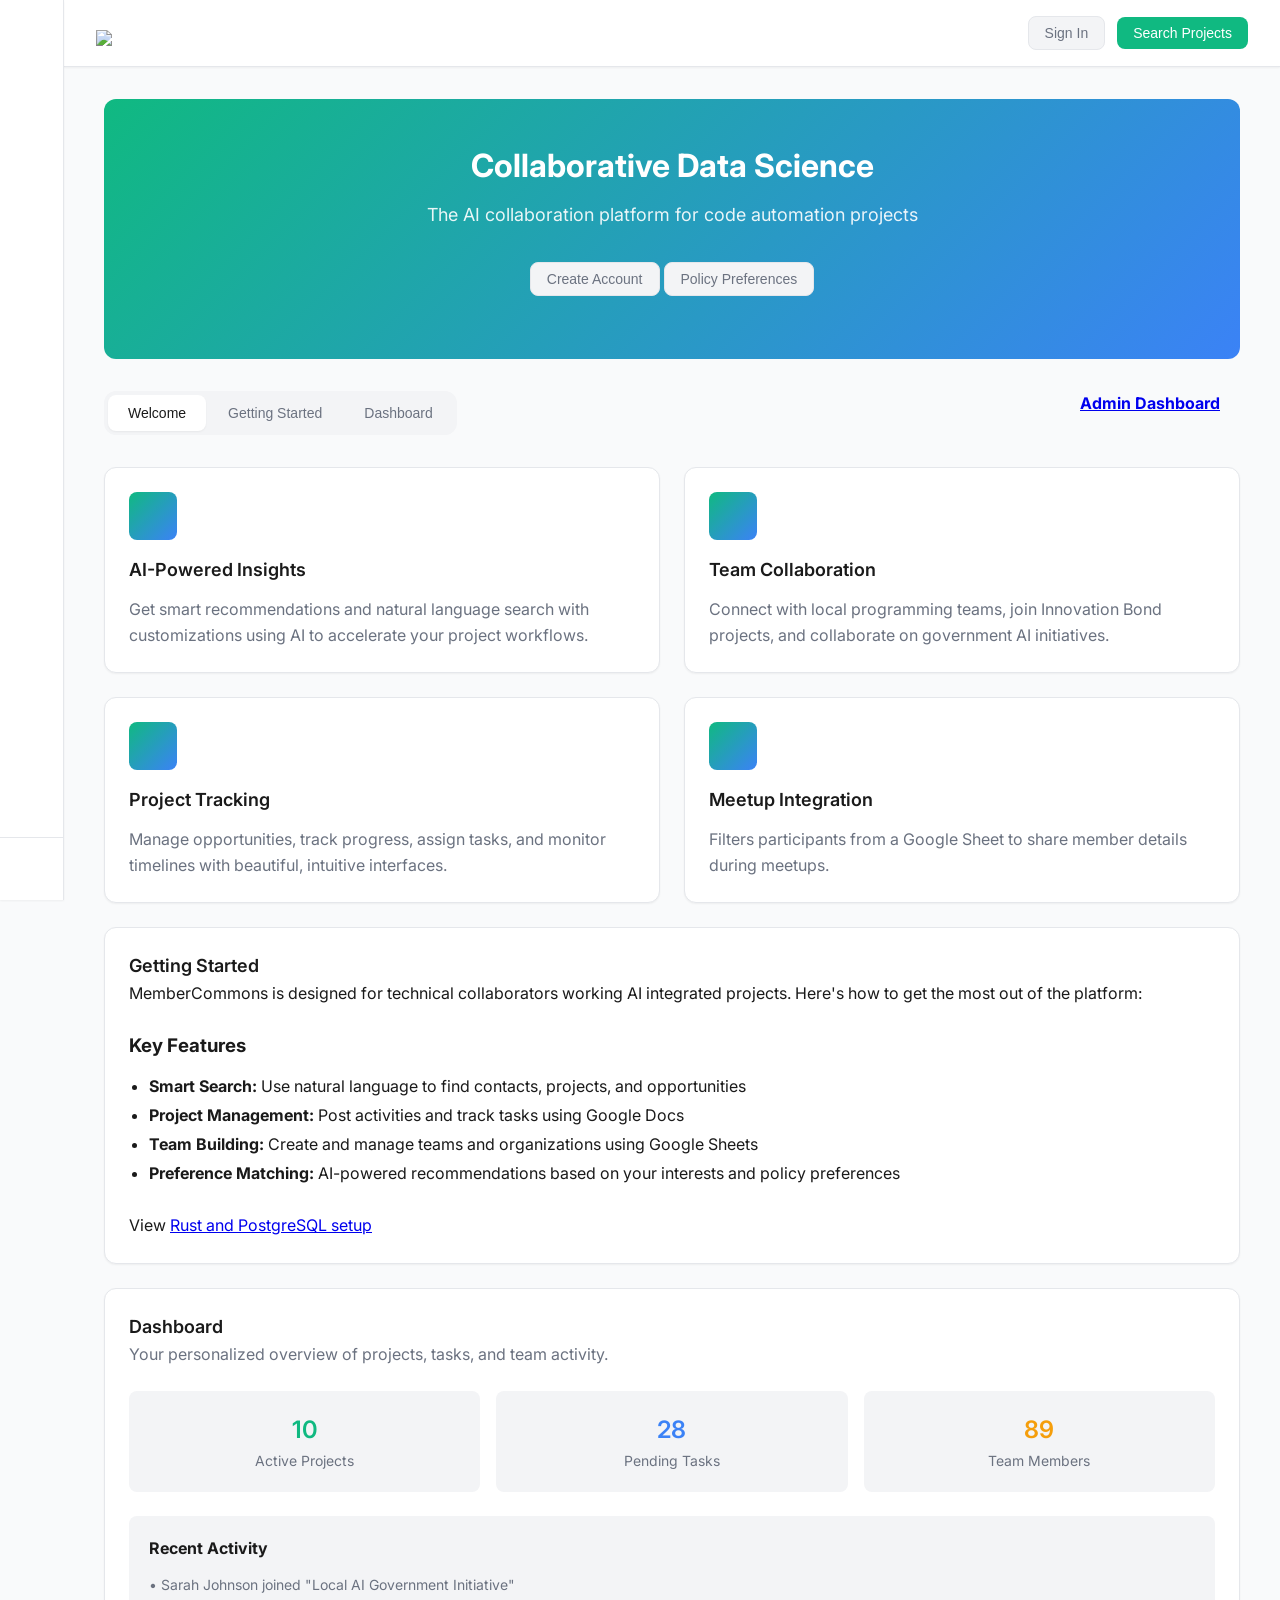
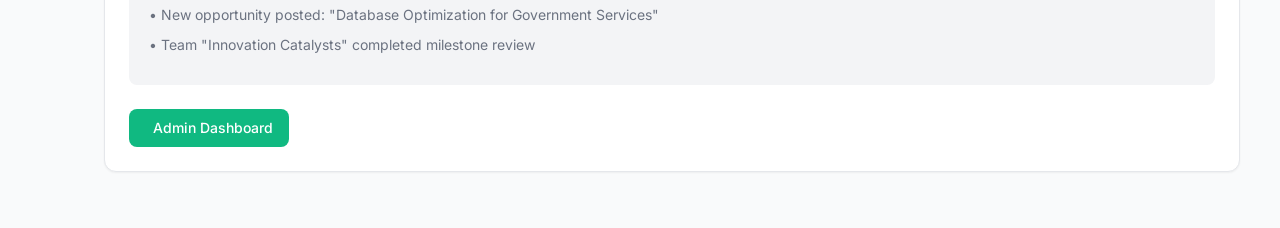
==== commit 33e12fa8: "Title" ====
--- a/index.html
+++ b/index.html
@@ -499,12 +499,14 @@
                     <!-- Welcome Tab -->
                     <div class="tab-content" id="welcome-tab">
                         <div class="welcome-hero">
+                            <!--
                             <div style="float:right">
-                                <a href="https://bolt.new/" target="bolt"><img onclick="goWelcome()" style="cursor:pointer; width:130px;" src="img/logo/bolt/bolt-built.png"></a>
-                            </div>
+                                <a href="https://bolt.new/" target="bolt"><img onclick="goWelcome()" style="cursor:pointer; width:130px;" src="img/xxxx"></a>
+                            </div>
+                            -->
                             <div style="overflow:auto">
-                                <h1 class="hero-title">Welcome to DemocracyLab 2.0!</h1>
-                                <p class="hero-subtitle">The AI<!--ultimate--> collaboration platform for <!--technical teams working on --> open innovation projects</p>
+                                <h1 class="hero-title">Collaborative Data Science</h1>
+                                <p class="hero-subtitle">The AI<!--ultimate--> collaboration platform for <!--technical teams working on --> code automation projects</p>
                                 <button class="btn btn-secondary" onclick="showAuthModal()" style="margin-bottom:15px">Create Account</button>
                                 <button class="btn btn-secondary" onclick="goPreferences()">Policy Preferences</button>
                             </div>
@@ -512,7 +514,7 @@
                         </div>
 
                         <div style="float:right; margin-right:20px">
-                            <b><a href="https://bolt.new" style="color: var(--accent-blue);">Bolt AI</a> - <a href="admin">Partner Tool Development</a></b><br>
+                            <b><a href="admin">Admin Dashboard</a></b><br>
                         </div>
 
                         <div class="tabs">
@@ -1593,17 +1595,29 @@
     <script src="https://unpkg.com/feather-icons"></script>
     
     <!-- Load Projects Module -->
+    <script src="js/common.js"></script>
     <script src="js/projects.js"></script>
     
     <!-- Load Survey Module -->
     <script src="js/survey.js"></script>
     
     <script>
+        // Initialize managers (using window to avoid redeclaration errors)
+        window.projectsManager = window.projectsManager || new ProjectsManager();
+        window.surveyManager = window.surveyManager || new SurveyManager();
+        window.skillsManager = window.skillsManager || new SkillsManager();
+        
+        // Initialize router (only if HashRouter class is available)
+        if (typeof HashRouter !== 'undefined') {
+            window.router = window.router || new HashRouter();
+        }
+    </script>
+    
+    <script>
         // Initialize Feather Icons
         feather.replace();
 
-        // API Configuration
-        const API_BASE = 'http://localhost:8081/api';
+        // API Configuration loaded from common.js
         
         // Application State
         const AppState = {
@@ -1988,13 +2002,25 @@
 
         // Navigation Functions
         function goWelcome() {
-            router.navigate('home', 'welcome');
+            if (window.router) {
+                window.router.navigate('home', 'welcome');
+            } else {
+                window.location.hash = '#home/welcome';
+            }
         }
         function goPreferences() {
-            router.navigate('account', 'preferences');
+            if (window.router) {
+                window.router.navigate('account', 'preferences');
+            } else {
+                window.location.hash = '#account/preferences';
+            }
         }
         function goProjects() {
-            router.navigate('projects', 'opportunities');
+            if (window.router) {
+                window.router.navigate('projects', 'opportunities');
+            } else {
+                window.location.hash = '#projects/opportunities';
+            }
         }
 
         function signInWith(provider) {
@@ -2072,37 +2098,7 @@
             }
         }
 
-        // API Functions
-        async function apiCall(endpoint, method = 'GET', data = null) {
-            try {
-                const options = {
-                    method: method,
-                    headers: {
-                        'Content-Type': 'application/json',
-                    }
-                };
-                
-                if (data) {
-                    options.body = JSON.stringify(data);
-                }
-                
-                const response = await fetch(`${API_BASE}${endpoint}`, options);
-                
-                if (!response.ok) {
-                    throw new Error(`HTTP error! status: ${response.status}`);
-                }
-                
-                return await response.json();
-            } catch (error) {
-                console.error('API call failed:', error);
-                // Return placeholder data for development
-                return {
-                    error: true,
-                    message: 'Connection failed - showing placeholder data',
-                    data: null
-                };
-            }
-        }
+        // API Functions loaded from common.js
 
         // Load initial data
         async function loadInitialData() {
@@ -2164,18 +2160,18 @@
             loadInitialData();
             
             // Initialize projects manager
-            if (typeof projectsManager !== 'undefined') {
-                projectsManager.init();
+            if (window.projectsManager) {
+                window.projectsManager.init();
             }
             
             // Initialize survey and skills managers
-            if (typeof surveyManager !== 'undefined') {
-                surveyManager.init();
-                surveyManager.loadSavedResponses();
-            }
-            
-            if (typeof skillsManager !== 'undefined') {
-                skillsManager.init();
+            if (window.surveyManager) {
+                window.surveyManager.init();
+                window.surveyManager.loadSavedResponses();
+            }
+            
+            if (window.skillsManager) {
+                window.skillsManager.init();
             }
             
             // Setup filter change handlers to update URL
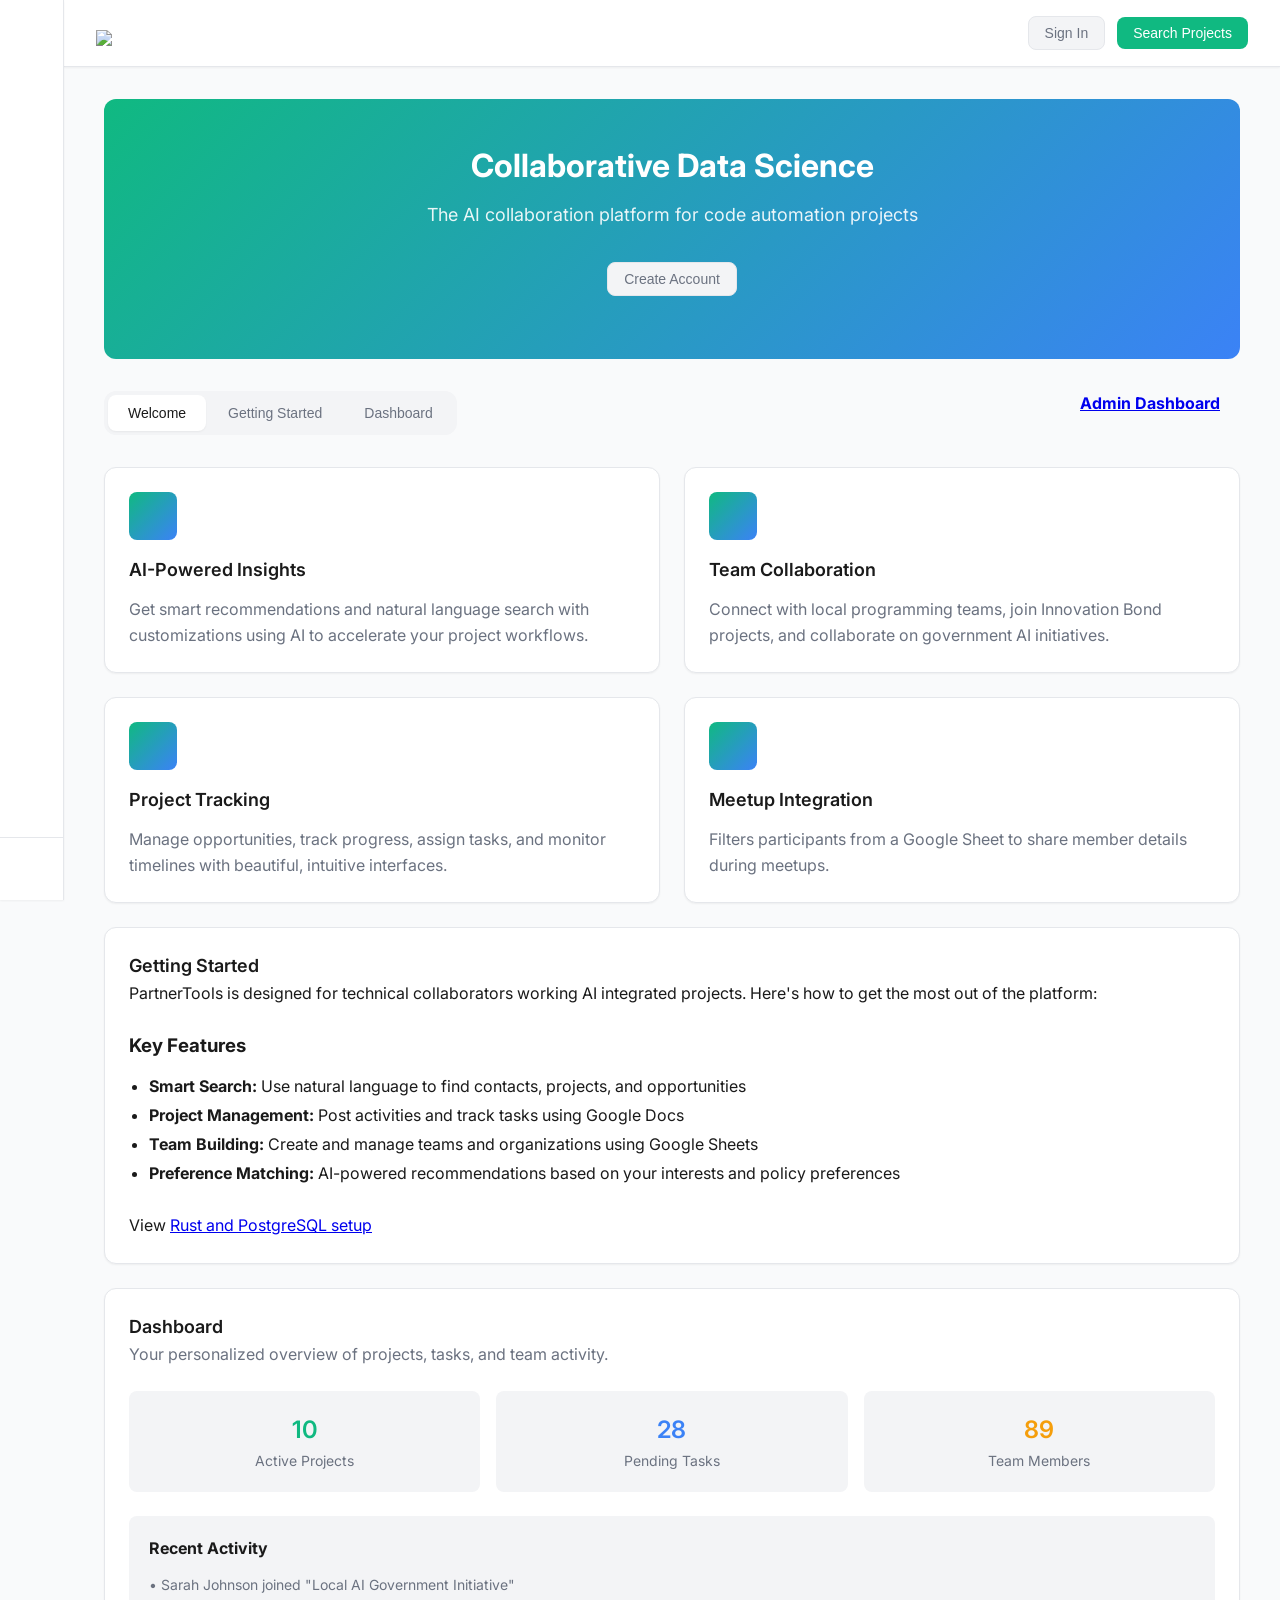
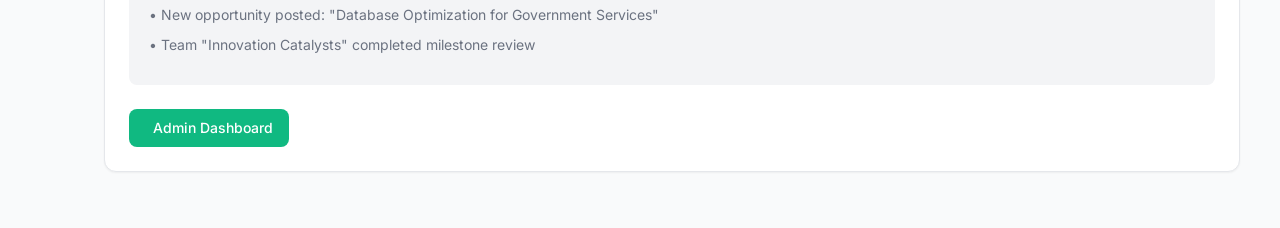
==== commit e9a09656: "PartnerTools" ====
--- a/index.html
+++ b/index.html
@@ -4,7 +4,7 @@
     <meta charset="UTF-8">
     <meta name="viewport" content="width=device-width, initial-scale=1.0">
     <link rel="icon" type="image/x-icon" href="img/logo/neighborhood/favicon.png">
-    <title>MemberCommons - Project Collaboration Platform</title>
+    <title>PartnerTools - Project Collaboration Platform</title>
     <link rel="preconnect" href="https://fonts.googleapis.com">
     <link rel="preconnect" href="https://fonts.gstatic.com" crossorigin>
     <link href="https://fonts.googleapis.com/css2?family=Inter:wght@300;400;500;600;700&display=swap" rel="stylesheet">
@@ -508,7 +508,9 @@
                                 <h1 class="hero-title">Collaborative Data Science</h1>
                                 <p class="hero-subtitle">The AI<!--ultimate--> collaboration platform for <!--technical teams working on --> code automation projects</p>
                                 <button class="btn btn-secondary" onclick="showAuthModal()" style="margin-bottom:15px">Create Account</button>
-                                <button class="btn btn-secondary" onclick="goPreferences()">Policy Preferences</button>
+                                <!--
+                                <button class="btn btn-secondary" onclick="goPreferences()">Team Map</button>
+                                -->
                             </div>
 
                         </div>
@@ -568,7 +570,7 @@
                     <div class="tab-content" id="documentation-tab">
                         <div class="card">
                             <h2 class="card-title">Getting Started</h2>
-                            <p>MemberCommons is designed for technical collaborators working AI integrated projects. Here's how to get the most out of the platform:</p>
+                            <p>PartnerTools is designed for technical collaborators working AI integrated projects. Here's how to get the most out of the platform:</p>
                             
                             <!--
                             <h3 style="margin-top: 24px; margin-bottom: 12px;">Quick Start Guide</h3>
@@ -732,7 +734,7 @@
 
                     <div class="hero-section">
                         <div class="hero-content">
-                            <h1 class="hero-title">MemberCommons</h1>
+                            <h1 class="hero-title">Partner Tool Suite</h1>
                             <p class="hero-subtitle">Team Collaboration Platform for Project Tracking with AI Insights</p>
                             <div class="hero-actions">
                                 <button class="btn btn-primary" onclick="router.navigate('projects', 'opportunities')">
@@ -1956,7 +1958,7 @@
             
             const pageTitle = document.getElementById('page-title');
             if (pageTitle) {
-                pageTitle.textContent = titles[sectionName] || 'MemberCommons';
+                pageTitle.textContent = titles[sectionName] || 'PartnerTools';
             }
             
             // Scroll to top when switching main sections
@@ -2060,7 +2062,7 @@
         }
 
         function adminDemo() {
-            simulateLogin('admin@membercommons.local', 'Admin User');
+            simulateLogin('admin@PartnerTools.local', 'Admin User');
         }
 
         function simulateLogin(email, name = null) {
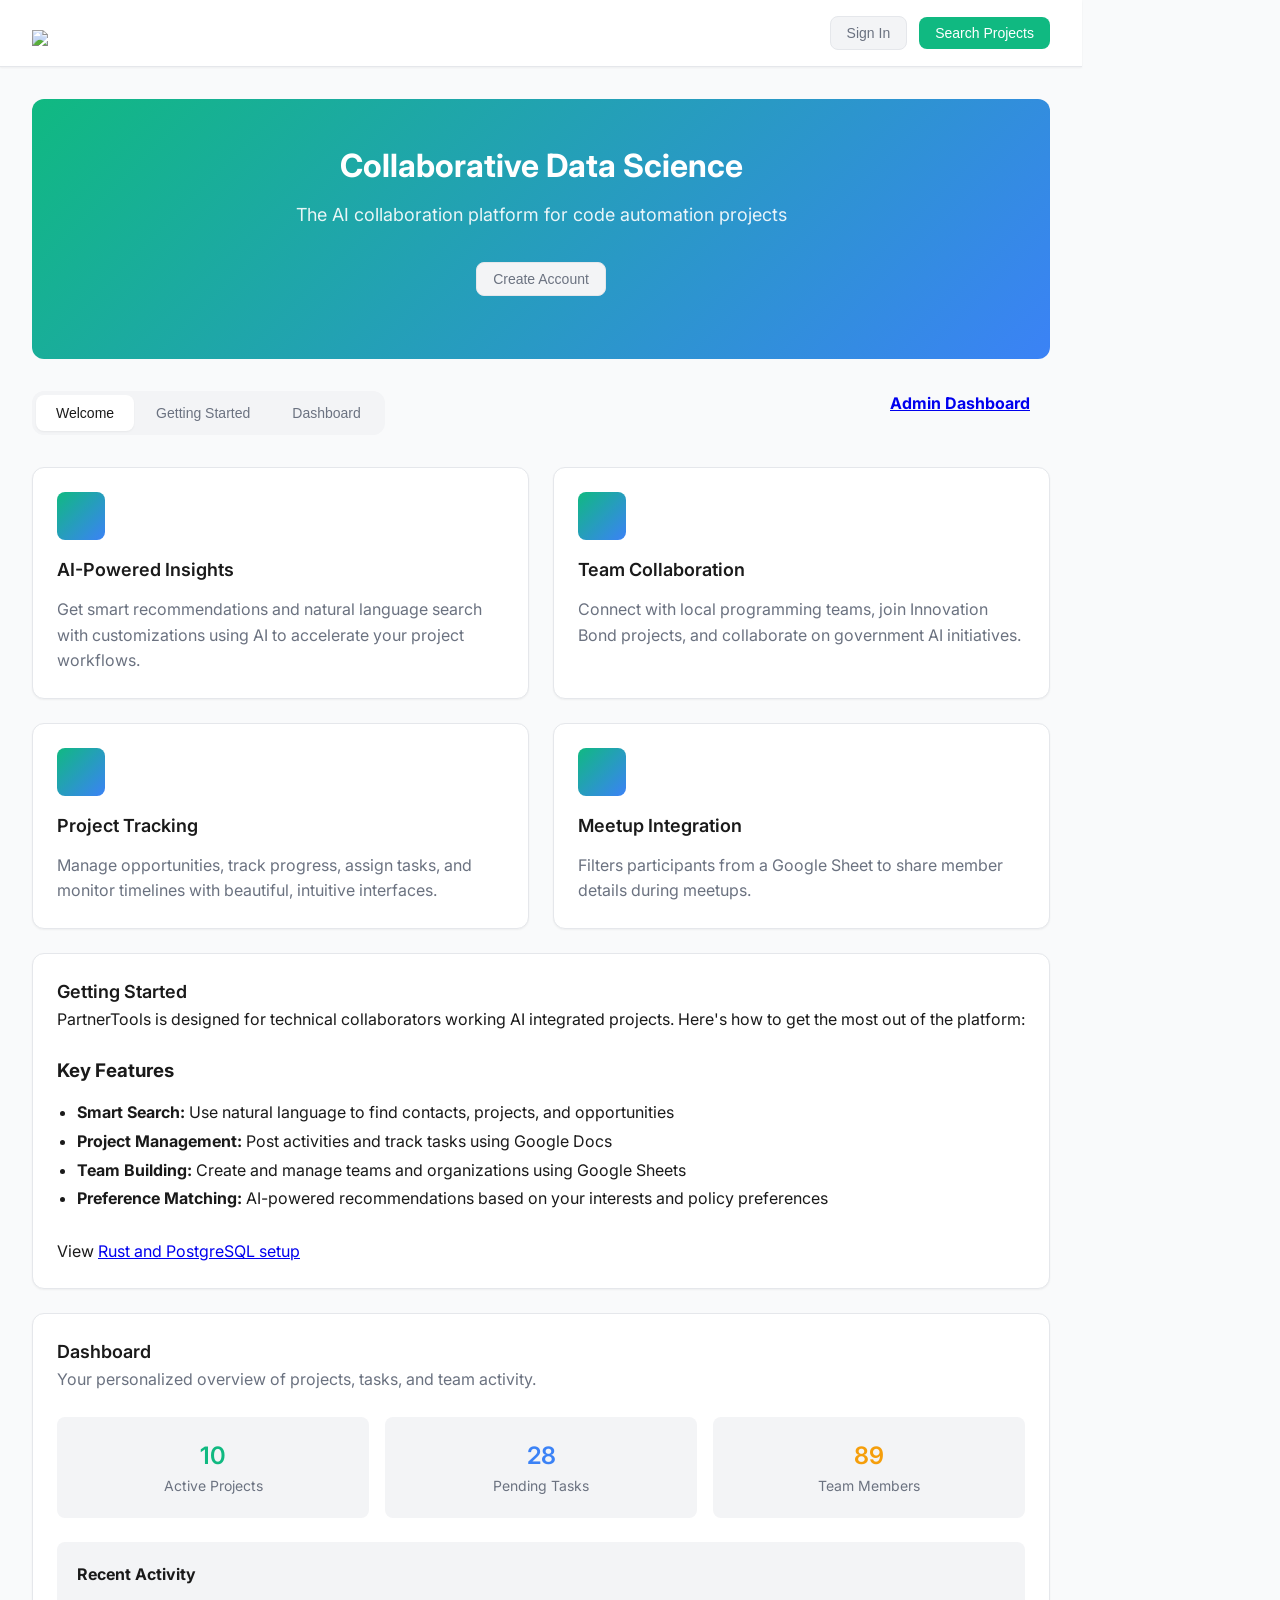
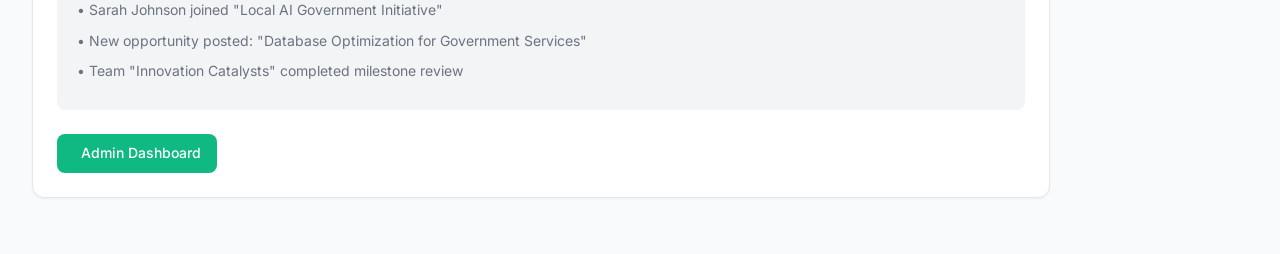
==== commit c9ead4aa: "Update submodules after navigation system reorganization" ====
--- a/index.html
+++ b/index.html
@@ -4,7 +4,7 @@
     <meta charset="UTF-8">
     <meta name="viewport" content="width=device-width, initial-scale=1.0">
     <link rel="icon" type="image/x-icon" href="img/logo/neighborhood/favicon.png">
-    <title>PartnerTools - Project Collaboration Platform</title>
+    <title>Project Collaboration Platform</title>
     <link rel="preconnect" href="https://fonts.googleapis.com">
     <link rel="preconnect" href="https://fonts.gstatic.com" crossorigin>
     <link href="https://fonts.googleapis.com/css2?family=Inter:wght@300;400;500;600;700&display=swap" rel="stylesheet">
@@ -15,8 +15,8 @@
     <link rel="stylesheet" href="css/account.css">
 
     <!-- Standalone Navigation -->
-    <link rel="stylesheet" href="css/standalone-nav.css">
-    <script src="js/standalone-nav.js"></script>
+    <link rel="stylesheet" href="../localsite/css/nav.css">
+    <script src="../localsite/js/nav.js"></script>
 
     <style>
         :root {
@@ -1071,7 +1071,7 @@
                             <div class="card-header">
                                 <h2 class="card-title">Organizations</h2>
                                 <button class="btn btn-primary">
-                                    <i data-feather="building"></i>
+                                    <i data-feather="home"></i>
                                     Register Organization
                                 </button>
                             </div>
